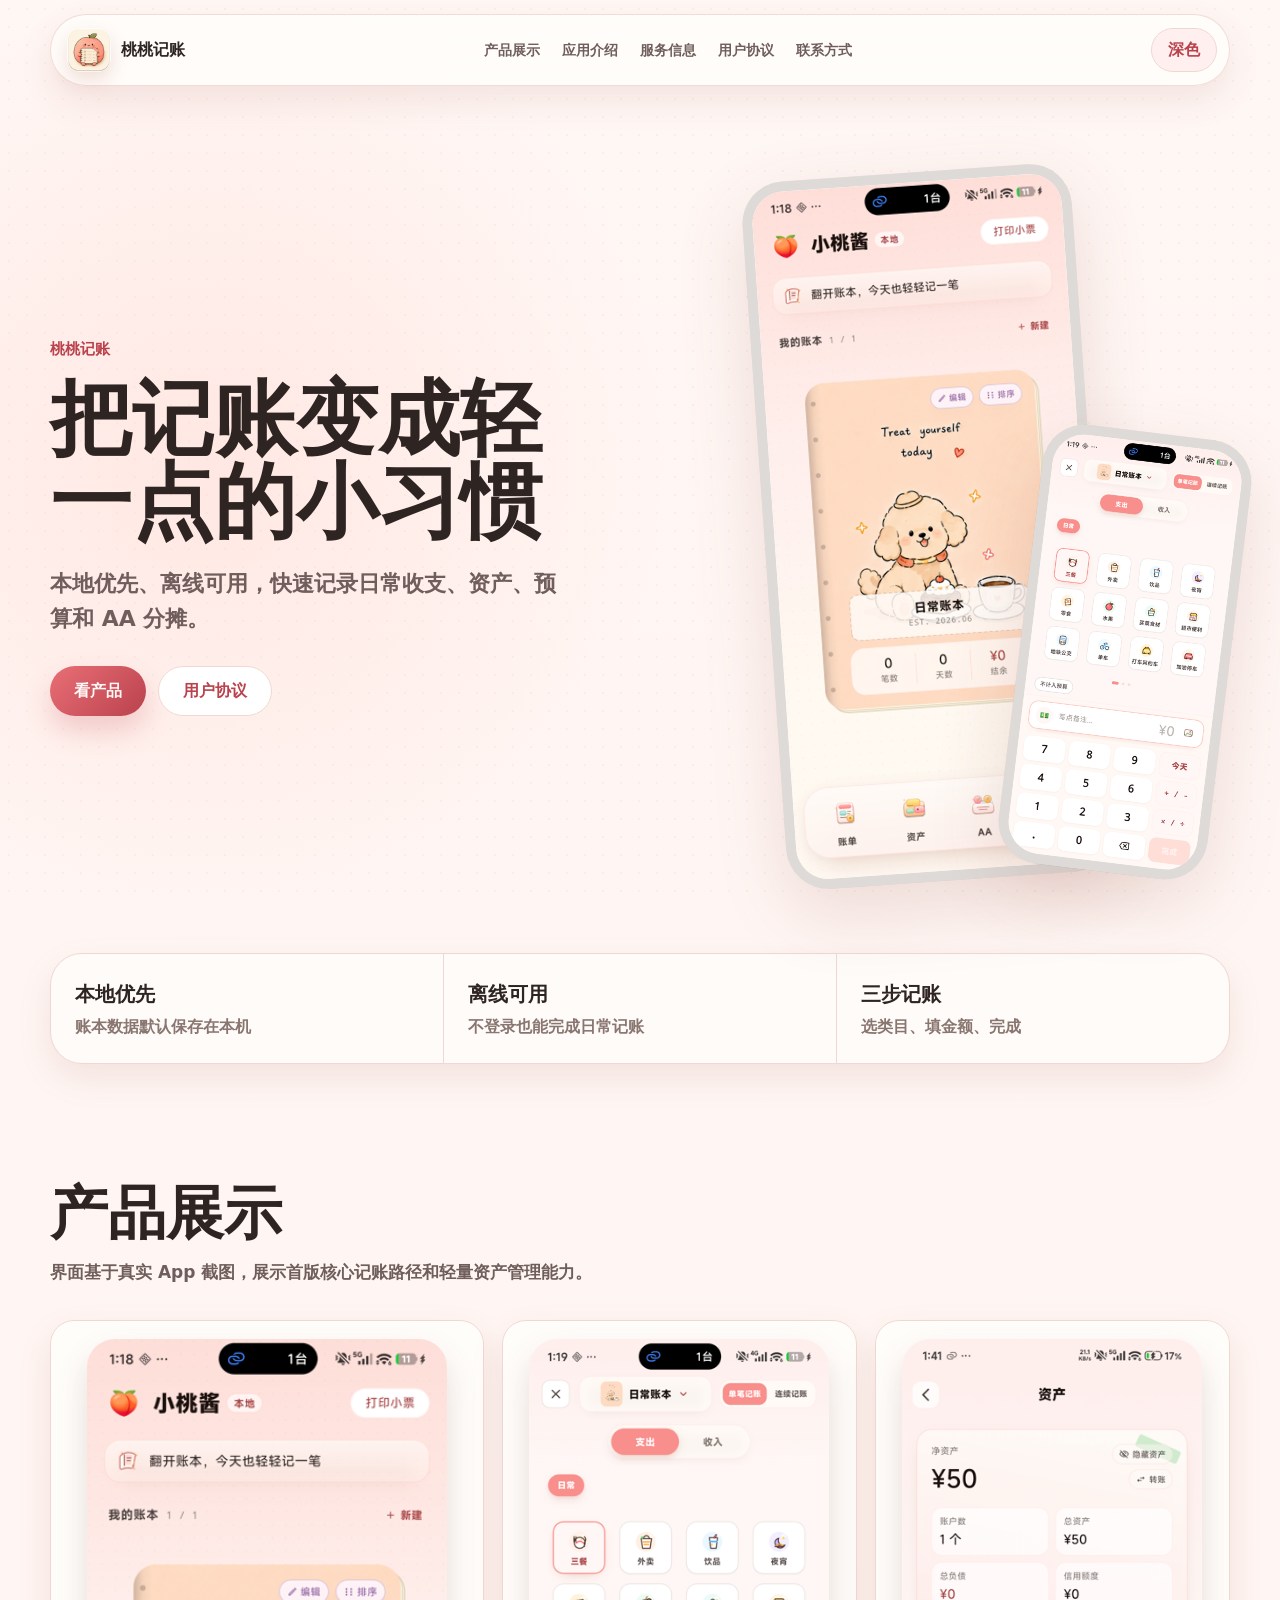
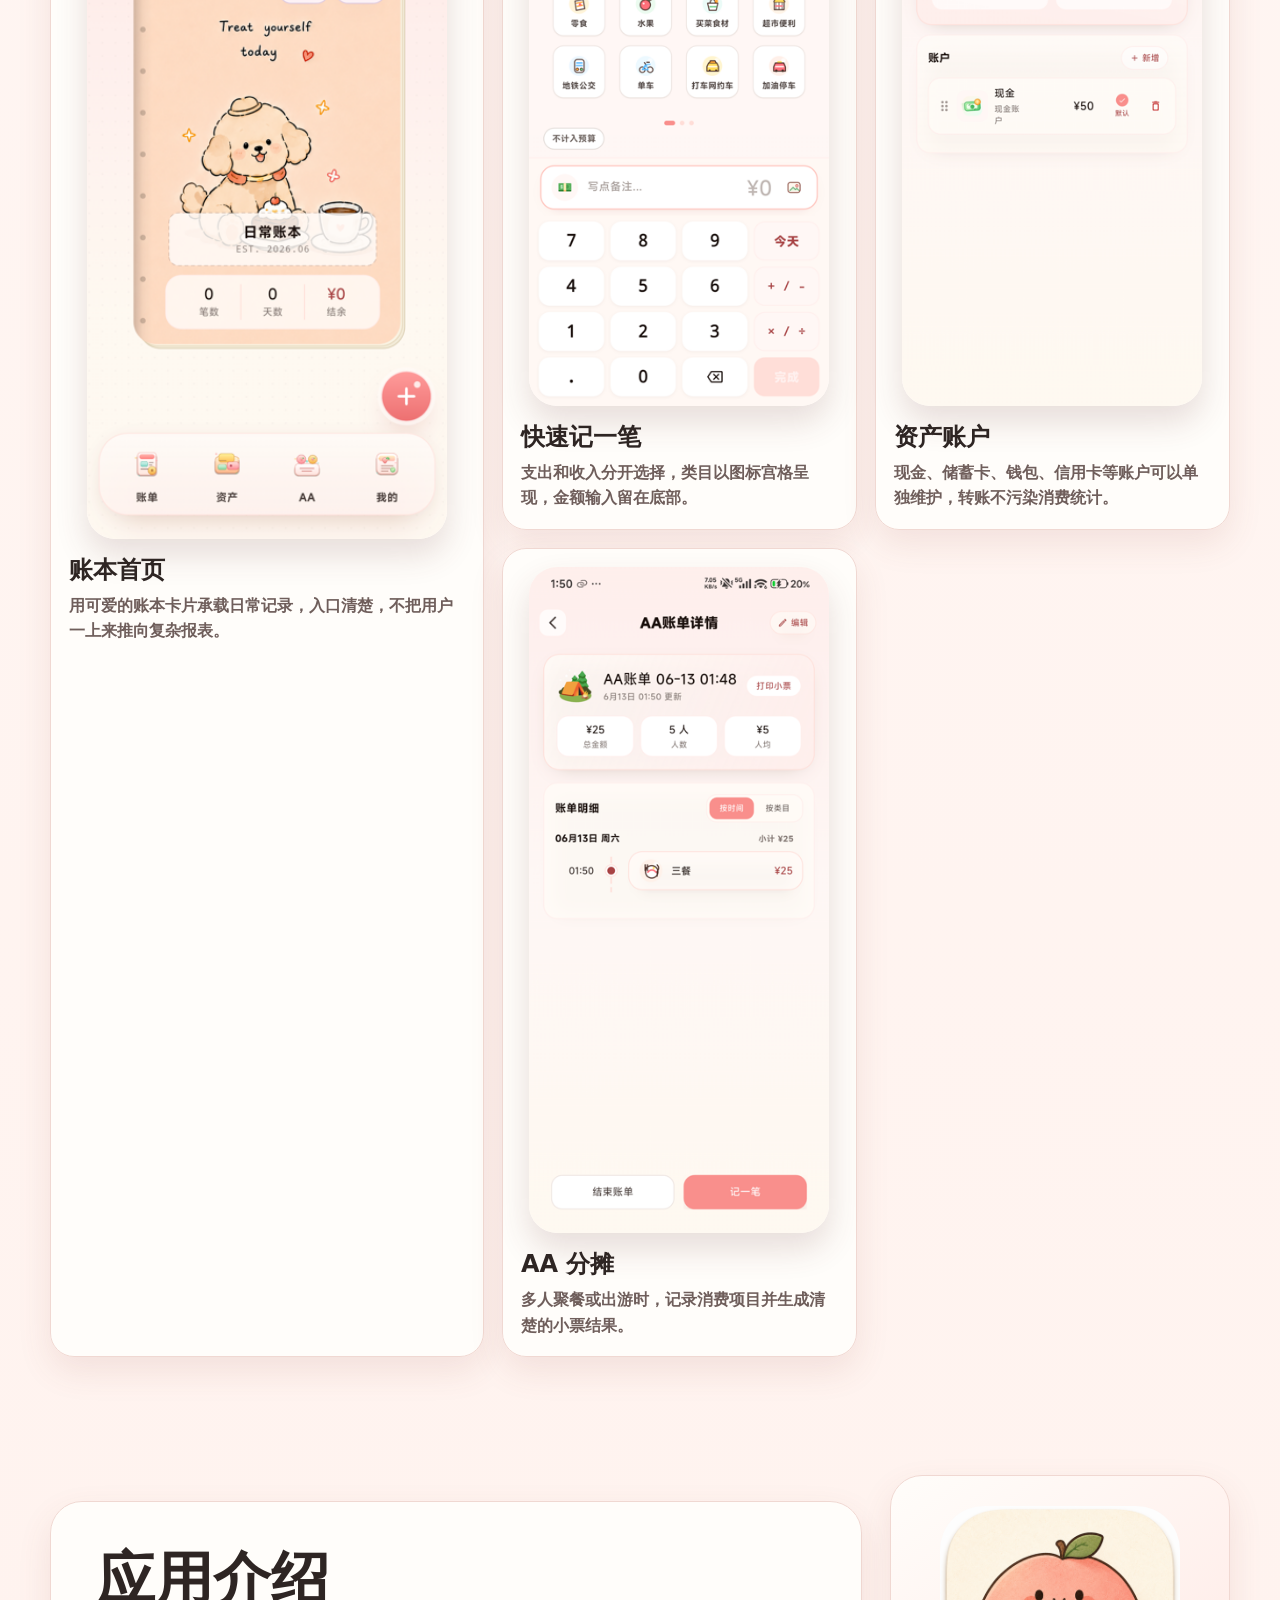
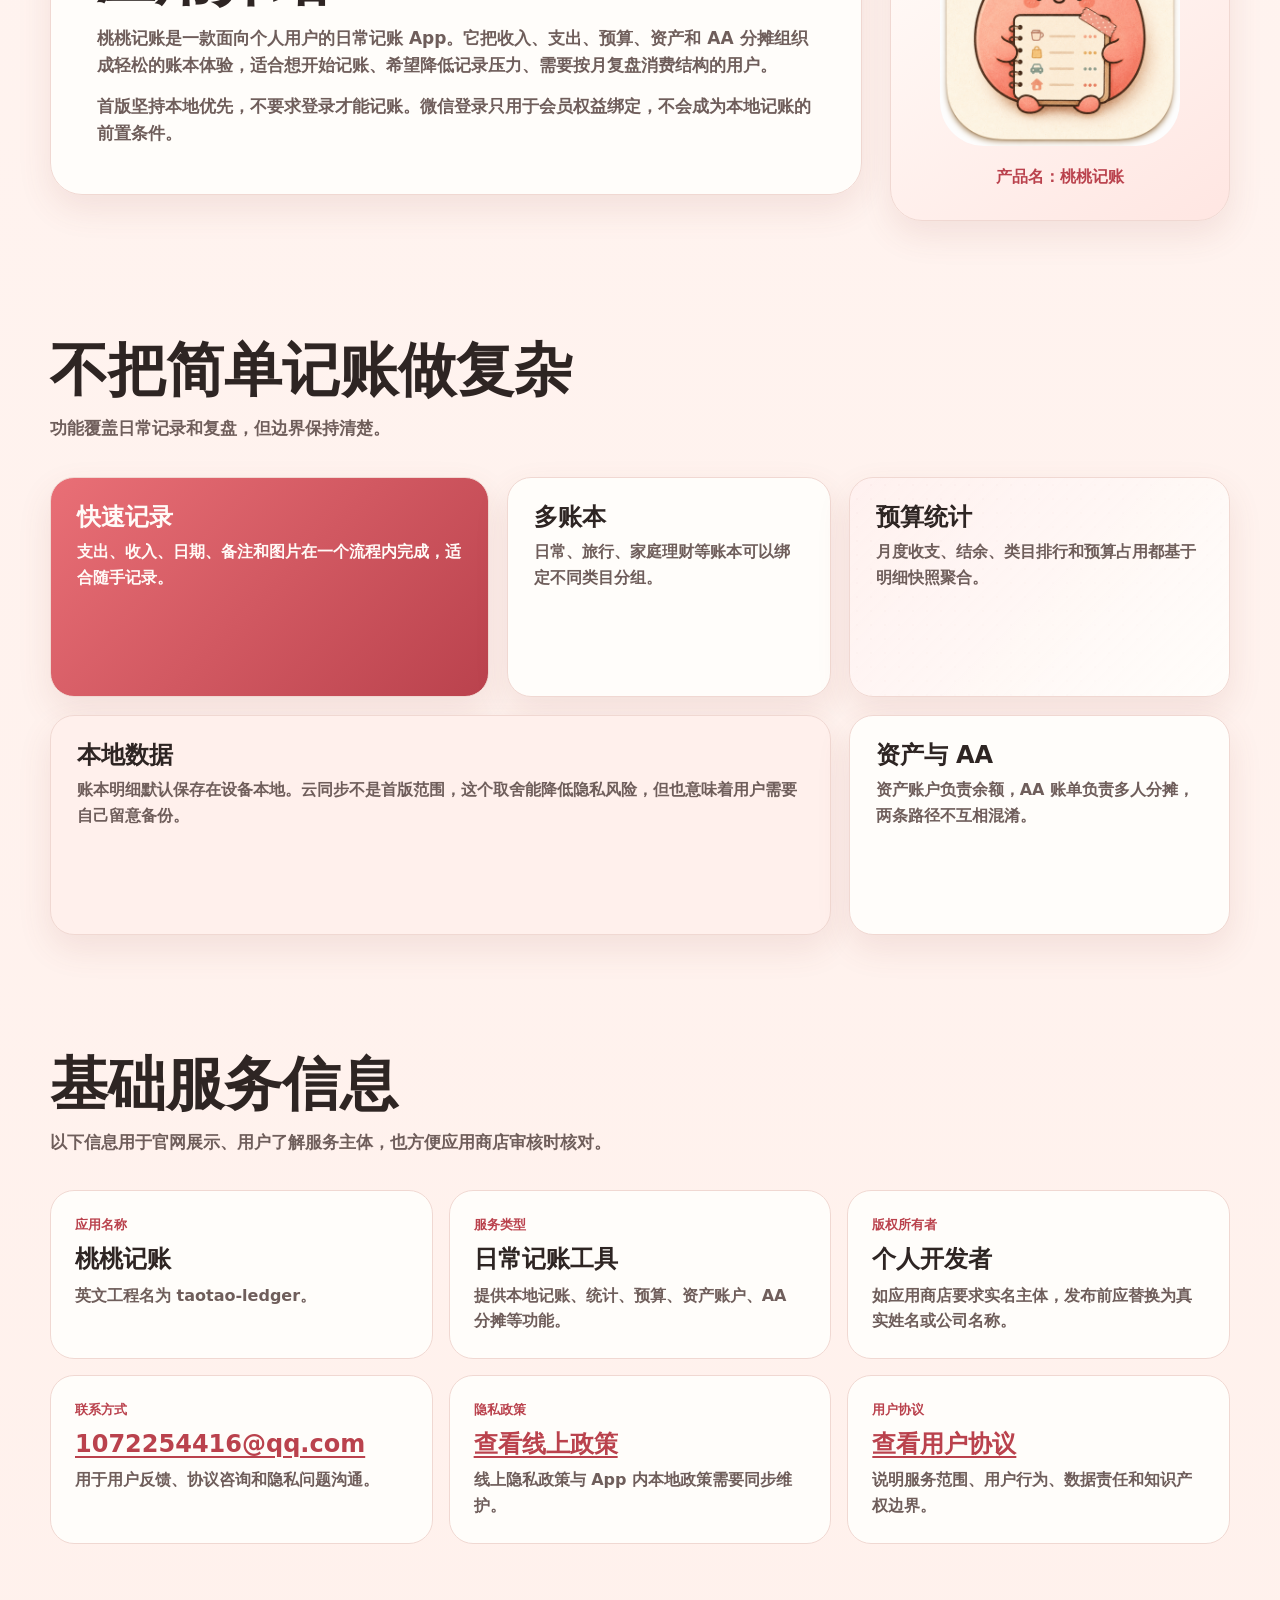
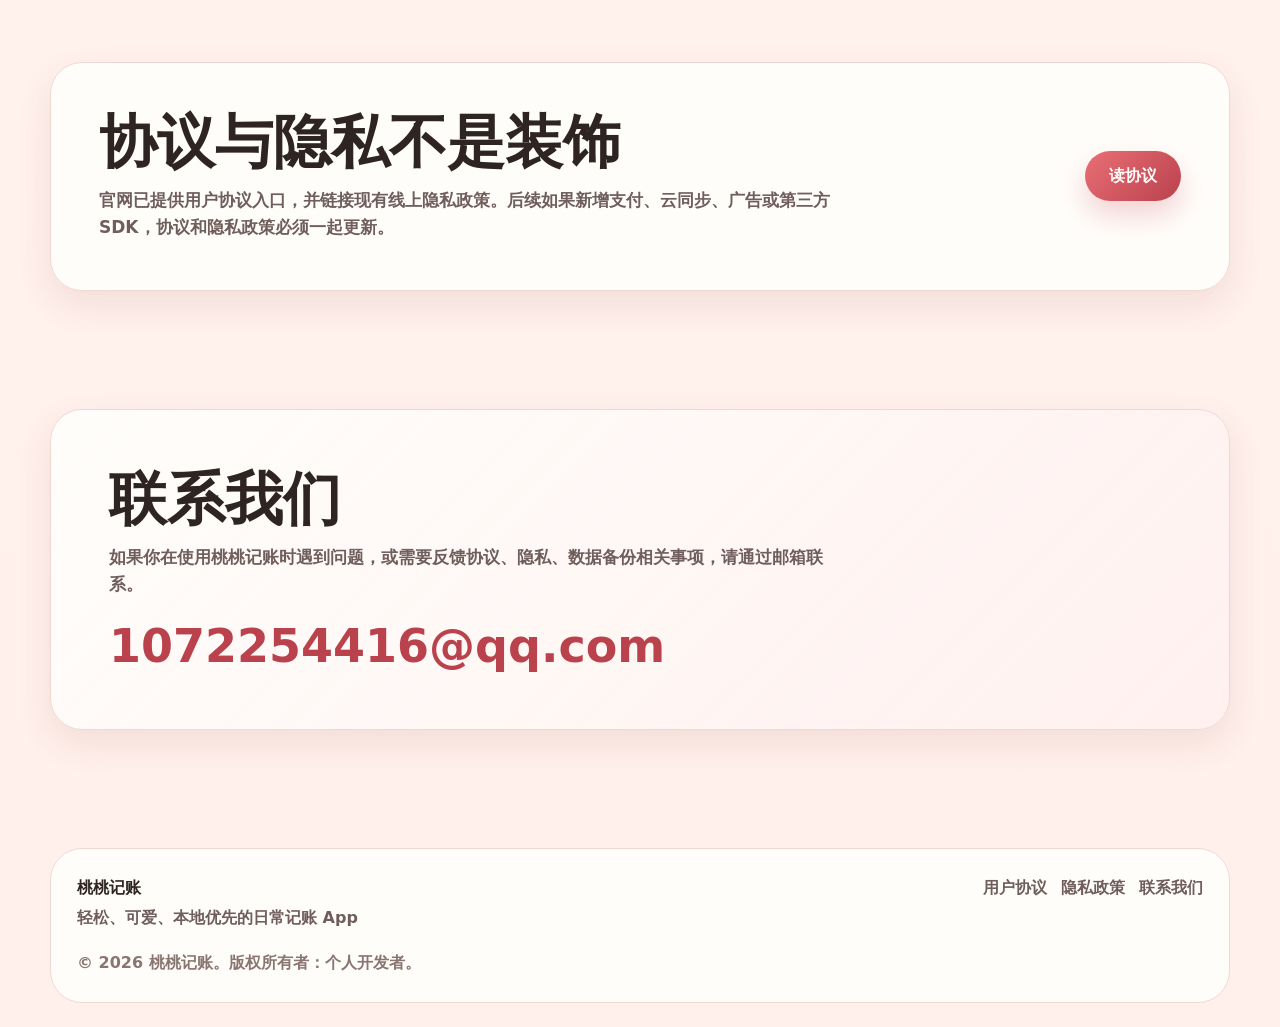
==== index.html @ b9bf0292 "docs(site): 添加桃桃记账官网" ====
<!doctype html>
<html lang="zh-CN">
  <head>
    <meta charset="utf-8">
    <meta name="viewport" content="width=device-width, initial-scale=1">
    <title>桃桃记账 - 轻松、可爱、本地优先的日常记账 App</title>
    <meta name="description" content="桃桃记账是一款本地优先的日常收支记账 App，支持快速记账、账本管理、预算统计、资产账户和 AA 分摊。">
    <meta name="theme-color" content="#fff3ef">
    <meta property="og:title" content="桃桃记账">
    <meta property="og:description" content="把记账变成轻一点的小习惯。">
    <meta property="og:type" content="website">
    <meta property="og:image" content="assets/images/taotao-logo.png">
    <link rel="icon" href="assets/images/launch-mark.png">
    <link rel="apple-touch-icon" href="assets/images/launch-mark.png">
    <link rel="stylesheet" href="assets/site.css">
  </head>
  <body>
    <header class="site-header">
      <a class="brand" href="#top" aria-label="桃桃记账首页">
        <img src="assets/images/launch-mark.png" alt="" width="44" height="44">
        <span>桃桃记账</span>
      </a>
      <nav class="site-nav" aria-label="主导航">
        <a href="#product">产品展示</a>
        <a href="#intro">应用介绍</a>
        <a href="#service">服务信息</a>
        <a href="terms.html">用户协议</a>
        <a href="#contact">联系方式</a>
      </nav>
      <button class="theme-toggle" type="button" data-theme-toggle aria-label="切换深浅色">
        <span data-theme-label>深色</span>
      </button>
    </header>

    <main id="top">
      <section class="hero section-shell">
        <div class="hero-copy">
          <p class="kicker">桃桃记账</p>
          <h1>把记账变成轻一点的小习惯</h1>
          <p class="hero-lede">本地优先、离线可用，快速记录日常收支、资产、预算和 AA 分摊。</p>
          <div class="hero-actions" aria-label="主要操作">
            <a class="button primary" href="#product">看产品</a>
            <a class="button secondary" href="terms.html">用户协议</a>
          </div>
        </div>
        <div class="hero-visual" aria-label="桃桃记账应用界面预览">
          <figure class="phone-frame main-phone">
            <img src="assets/images/screen-home.png" alt="桃桃记账首页，展示账本卡片和快速记账入口" width="342" height="760" loading="eager">
          </figure>
          <figure class="phone-frame side-phone">
            <img src="assets/images/screen-record.png" alt="桃桃记账快速记账页，展示类目选择和金额输入" width="342" height="760" loading="lazy">
          </figure>
        </div>
      </section>

      <section class="trust-strip" aria-label="产品特性摘要">
        <div>
          <strong>本地优先</strong>
          <span>账本数据默认保存在本机</span>
        </div>
        <div>
          <strong>离线可用</strong>
          <span>不登录也能完成日常记账</span>
        </div>
        <div>
          <strong>三步记账</strong>
          <span>选类目、填金额、完成</span>
        </div>
      </section>

      <section class="section-shell showcase" id="product">
        <div class="section-heading">
          <h2>产品展示</h2>
          <p>界面基于真实 App 截图，展示首版核心记账路径和轻量资产管理能力。</p>
        </div>
        <div class="showcase-grid">
          <article class="showcase-card large">
            <img src="assets/images/screen-home.png" alt="首页账本卡片与底部导航" width="342" height="760" loading="lazy">
            <div>
              <h3>账本首页</h3>
              <p>用可爱的账本卡片承载日常记录，入口清楚，不把用户一上来推向复杂报表。</p>
            </div>
          </article>
          <article class="showcase-card">
            <img src="assets/images/screen-record.png" alt="快速记账页" width="342" height="760" loading="lazy">
            <div>
              <h3>快速记一笔</h3>
              <p>支出和收入分开选择，类目以图标宫格呈现，金额输入留在底部。</p>
            </div>
          </article>
          <article class="showcase-card">
            <img src="assets/images/screen-assets.png" alt="资产页" width="342" height="760" loading="lazy">
            <div>
              <h3>资产账户</h3>
              <p>现金、储蓄卡、钱包、信用卡等账户可以单独维护，转账不污染消费统计。</p>
            </div>
          </article>
          <article class="showcase-card">
            <img src="assets/images/screen-aa.png" alt="AA 账单小票页" width="342" height="760" loading="lazy">
            <div>
              <h3>AA 分摊</h3>
              <p>多人聚餐或出游时，记录消费项目并生成清楚的小票结果。</p>
            </div>
          </article>
        </div>
      </section>

      <section class="section-shell intro-band" id="intro">
        <div class="intro-copy">
          <h2>应用介绍</h2>
          <p>桃桃记账是一款面向个人用户的日常记账 App。它把收入、支出、预算、资产和 AA 分摊组织成轻松的账本体验，适合想开始记账、希望降低记录压力、需要按月复盘消费结构的用户。</p>
          <p>首版坚持本地优先，不要求登录才能记账。微信登录只用于会员权益绑定，不会成为本地记账的前置条件。</p>
        </div>
        <div class="intro-logo-card">
          <img src="assets/images/taotao-logo.png" alt="桃桃记账应用图标，桃子抱着账本" width="512" height="512" loading="lazy">
          <p>产品名：桃桃记账</p>
        </div>
      </section>

      <section class="section-shell feature-section">
        <div class="section-heading compact">
          <h2>不把简单记账做复杂</h2>
          <p>功能覆盖日常记录和复盘，但边界保持清楚。</p>
        </div>
        <div class="feature-grid">
          <article class="feature-card feature-strong">
            <h3>快速记录</h3>
            <p>支出、收入、日期、备注和图片在一个流程内完成，适合随手记录。</p>
          </article>
          <article class="feature-card">
            <h3>多账本</h3>
            <p>日常、旅行、家庭理财等账本可以绑定不同类目分组。</p>
          </article>
          <article class="feature-card feature-texture">
            <h3>预算统计</h3>
            <p>月度收支、结余、类目排行和预算占用都基于明细快照聚合。</p>
          </article>
          <article class="feature-card feature-wide">
            <h3>本地数据</h3>
            <p>账本明细默认保存在设备本地。云同步不是首版范围，这个取舍能降低隐私风险，但也意味着用户需要自己留意备份。</p>
          </article>
          <article class="feature-card">
            <h3>资产与 AA</h3>
            <p>资产账户负责余额，AA 账单负责多人分摊，两条路径不互相混淆。</p>
          </article>
        </div>
      </section>

      <section class="section-shell service-section" id="service">
        <div class="section-heading">
          <h2>基础服务信息</h2>
          <p>以下信息用于官网展示、用户了解服务主体，也方便应用商店审核时核对。</p>
        </div>
        <div class="info-grid">
          <article>
            <span>应用名称</span>
            <strong>桃桃记账</strong>
            <p>英文工程名为 taotao-ledger。</p>
          </article>
          <article>
            <span>服务类型</span>
            <strong>日常记账工具</strong>
            <p>提供本地记账、统计、预算、资产账户、AA 分摊等功能。</p>
          </article>
          <article>
            <span>版权所有者</span>
            <strong>个人开发者</strong>
            <p>如应用商店要求实名主体，发布前应替换为真实姓名或公司名称。</p>
          </article>
          <article>
            <span>联系方式</span>
            <strong><a href="mailto:1072254416@qq.com">1072254416@qq.com</a></strong>
            <p>用于用户反馈、协议咨询和隐私问题沟通。</p>
          </article>
          <article>
            <span>隐私政策</span>
            <strong><a href="https://privacy.zhanglulu.com.cn/" rel="noopener">查看线上政策</a></strong>
            <p>线上隐私政策与 App 内本地政策需要同步维护。</p>
          </article>
          <article>
            <span>用户协议</span>
            <strong><a href="terms.html">查看用户协议</a></strong>
            <p>说明服务范围、用户行为、数据责任和知识产权边界。</p>
          </article>
        </div>
      </section>

      <section class="section-shell policy-panel">
        <div>
          <h2>协议与隐私不是装饰</h2>
          <p>官网已提供用户协议入口，并链接现有线上隐私政策。后续如果新增支付、云同步、广告或第三方 SDK，协议和隐私政策必须一起更新。</p>
        </div>
        <a class="button primary" href="terms.html">读协议</a>
      </section>

      <section class="section-shell contact-section" id="contact">
        <div class="contact-card">
          <h2>联系我们</h2>
          <p>如果你在使用桃桃记账时遇到问题，或需要反馈协议、隐私、数据备份相关事项，请通过邮箱联系。</p>
          <a class="contact-link" href="mailto:1072254416@qq.com">1072254416@qq.com</a>
        </div>
      </section>
    </main>

    <footer class="site-footer">
      <div>
        <strong>桃桃记账</strong>
        <span>轻松、可爱、本地优先的日常记账 App</span>
      </div>
      <div class="footer-links">
        <a href="terms.html">用户协议</a>
        <a href="https://privacy.zhanglulu.com.cn/" rel="noopener">隐私政策</a>
        <a href="mailto:1072254416@qq.com">联系我们</a>
      </div>
      <p>© 2026 桃桃记账。版权所有者：个人开发者。</p>
    </footer>

    <script src="assets/site.js"></script>
  </body>
</html>
---- assets/site.css ----
:root {
  color-scheme: light;
  --bg: #fff7f4;
  --bg-soft: #fff0eb;
  --surface: #fffdfa;
  --surface-strong: #ffffff;
  --surface-tint: #ffe6e2;
  --ink: #2e2523;
  --ink-soft: #6f5e5b;
  --muted: #8a7671;
  --line: #f0d8d2;
  --accent: #e96f76;
  --accent-strong: #ba424d;
  --accent-soft: #fff0ef;
  --shadow: 0 24px 70px rgb(145 73 62 / 0.16);
  --shadow-soft: 0 14px 34px rgb(145 73 62 / 0.11);
  --radius-card: 24px;
  --radius-panel: 32px;
  --radius-pill: 999px;
  --max: 1180px;
}

@media (prefers-color-scheme: dark) {
  :root {
    color-scheme: dark;
    --bg: #251b1c;
    --bg-soft: #302121;
    --surface: #302523;
    --surface-strong: #3b2c29;
    --surface-tint: #513032;
    --ink: #fff5ef;
    --ink-soft: #dcc4bd;
    --muted: #b79e97;
    --line: #61443f;
    --accent: #ff9a9d;
    --accent-strong: #ffd0cf;
    --accent-soft: #44282a;
    --shadow: 0 24px 70px rgb(18 10 10 / 0.36);
    --shadow-soft: 0 14px 34px rgb(18 10 10 / 0.28);
  }
}

[data-theme="light"] {
  color-scheme: light;
  --bg: #fff7f4;
  --bg-soft: #fff0eb;
  --surface: #fffdfa;
  --surface-strong: #ffffff;
  --surface-tint: #ffe6e2;
  --ink: #2e2523;
  --ink-soft: #6f5e5b;
  --muted: #8a7671;
  --line: #f0d8d2;
  --accent: #e96f76;
  --accent-strong: #ba424d;
  --accent-soft: #fff0ef;
  --shadow: 0 24px 70px rgb(145 73 62 / 0.16);
  --shadow-soft: 0 14px 34px rgb(145 73 62 / 0.11);
}

[data-theme="dark"] {
  color-scheme: dark;
  --bg: #251b1c;
  --bg-soft: #302121;
  --surface: #302523;
  --surface-strong: #3b2c29;
  --surface-tint: #513032;
  --ink: #fff5ef;
  --ink-soft: #dcc4bd;
  --muted: #b79e97;
  --line: #61443f;
  --accent: #ff9a9d;
  --accent-strong: #ffd0cf;
  --accent-soft: #44282a;
  --shadow: 0 24px 70px rgb(18 10 10 / 0.36);
  --shadow-soft: 0 14px 34px rgb(18 10 10 / 0.28);
}

* {
  box-sizing: border-box;
}

html {
  scroll-behavior: smooth;
}

body {
  margin: 0;
  min-width: 320px;
  overflow-x: hidden;
  background:
    radial-gradient(circle at 16% 8%, rgb(255 205 198 / 0.36), transparent 30rem),
    linear-gradient(180deg, var(--bg), var(--bg-soft));
  color: var(--ink);
  font-family: ui-rounded, "SF Pro Rounded", "PingFang SC", "Microsoft YaHei", system-ui, sans-serif;
  line-height: 1.6;
}

body::before {
  content: "";
  position: fixed;
  inset: 0;
  z-index: -1;
  pointer-events: none;
  opacity: 0.3;
  background-image: radial-gradient(var(--line) 0.8px, transparent 0.8px);
  background-size: 18px 18px;
}

a {
  color: inherit;
}

img {
  display: block;
  max-width: 100%;
  height: auto;
}

.site-header {
  position: sticky;
  top: 0;
  z-index: 20;
  display: grid;
  grid-template-columns: auto minmax(0, 1fr) auto;
  align-items: center;
  gap: 18px;
  min-height: 72px;
  width: min(calc(100% - 32px), var(--max));
  margin: 14px auto 0;
  padding: 10px 12px 10px 16px;
  border: 1px solid color-mix(in srgb, var(--line), transparent 12%);
  border-radius: var(--radius-pill);
  background: color-mix(in srgb, var(--surface), transparent 10%);
  box-shadow: var(--shadow-soft);
  backdrop-filter: blur(18px) saturate(140%);
  -webkit-backdrop-filter: blur(18px) saturate(140%);
}

.brand {
  display: inline-flex;
  align-items: center;
  gap: 10px;
  color: var(--ink);
  font-weight: 900;
  text-decoration: none;
  white-space: nowrap;
}

.brand img {
  border-radius: 14px;
  box-shadow: 0 8px 18px rgb(180 86 76 / 0.18);
}

.site-nav {
  display: flex;
  justify-content: center;
  gap: clamp(10px, 2vw, 22px);
  overflow-x: auto;
  scrollbar-width: none;
  white-space: nowrap;
}

.site-nav::-webkit-scrollbar {
  display: none;
}

.site-nav a {
  color: var(--ink-soft);
  font-size: 14px;
  font-weight: 800;
  text-decoration: none;
}

.site-nav a:hover,
.site-nav a:focus-visible,
.site-nav a[aria-current="page"] {
  color: var(--accent-strong);
}

.theme-toggle,
.button {
  border: 0;
  border-radius: var(--radius-pill);
  font: inherit;
  font-weight: 900;
  text-decoration: none;
  cursor: pointer;
  transition: transform 180ms ease, box-shadow 180ms ease, background 180ms ease;
}

.theme-toggle {
  min-width: 60px;
  min-height: 44px;
  padding: 0 16px;
  color: var(--accent-strong);
  background: var(--accent-soft);
  border: 1px solid var(--line);
}

.button {
  display: inline-flex;
  align-items: center;
  justify-content: center;
  min-height: 50px;
  padding: 0 24px;
  white-space: nowrap;
}

.button.primary {
  color: #fffaf7;
  background: linear-gradient(135deg, var(--accent), var(--accent-strong));
  box-shadow: 0 14px 28px rgb(196 74 82 / 0.24);
}

[data-theme="dark"] .button.primary {
  color: #302523;
  background: linear-gradient(135deg, #ffaaa9, #fff0eb);
}

.button.secondary {
  color: var(--accent-strong);
  background: var(--surface-strong);
  border: 1px solid var(--line);
}

[data-theme="dark"] .button.secondary {
  color: #302523;
  background: #fff5ef;
  border-color: #fff5ef;
}

.button:hover,
.theme-toggle:hover {
  transform: translateY(-1px);
}

.button:active,
.theme-toggle:active {
  transform: translateY(1px) scale(0.99);
}

.section-shell {
  width: min(calc(100% - 32px), var(--max));
  margin: 0 auto;
}

.hero {
  display: grid;
  grid-template-columns: minmax(0, 0.92fr) minmax(420px, 1.08fr);
  align-items: center;
  min-height: calc(100dvh - 190px);
  padding: clamp(48px, 7vw, 86px) 0 clamp(36px, 6vw, 72px);
  gap: clamp(28px, 5vw, 70px);
}

.hero-copy {
  max-width: 590px;
}

.kicker {
  margin: 0 0 16px;
  color: var(--accent-strong);
  font-size: 15px;
  font-weight: 900;
}

h1,
h2,
h3,
p {
  overflow-wrap: anywhere;
}

h1 {
  margin: 0;
  max-width: 10em;
  color: var(--ink);
  font-size: clamp(44px, 7vw, 82px);
  line-height: 1.02;
  letter-spacing: 0;
}

.hero-lede {
  max-width: 24em;
  margin: 22px 0 0;
  color: var(--ink-soft);
  font-size: clamp(17px, 1.9vw, 22px);
  font-weight: 700;
}

.hero-actions {
  display: flex;
  flex-wrap: wrap;
  gap: 12px;
  margin-top: 30px;
}

.hero-visual {
  position: relative;
  display: grid;
  min-height: 590px;
  place-items: center;
}

.phone-frame {
  overflow: hidden;
  margin: 0;
  border: 10px solid color-mix(in srgb, var(--ink), transparent 84%);
  border-radius: 42px;
  background: var(--surface);
  box-shadow: var(--shadow);
}

.phone-frame img {
  width: 100%;
  object-fit: cover;
}

.main-phone {
  width: min(330px, 72vw);
  transform: rotate(-4deg);
}

.side-phone {
  position: absolute;
  right: 0;
  bottom: 8px;
  width: 210px;
  transform: rotate(7deg);
}

.trust-strip {
  display: grid;
  grid-template-columns: repeat(3, minmax(0, 1fr));
  gap: 1px;
  overflow: hidden;
  width: min(calc(100% - 32px), var(--max));
  margin: 0 auto;
  border: 1px solid var(--line);
  border-radius: var(--radius-panel);
  background: var(--line);
  box-shadow: var(--shadow-soft);
}

.trust-strip div {
  padding: 24px;
  background: color-mix(in srgb, var(--surface), transparent 4%);
}

.trust-strip strong,
.trust-strip span {
  display: block;
}

.trust-strip strong {
  font-size: 20px;
}

.trust-strip span {
  margin-top: 4px;
  color: var(--muted);
  font-weight: 700;
}

.showcase,
.intro-band,
.feature-section,
.service-section,
.policy-panel,
.contact-section {
  padding: clamp(72px, 10vw, 118px) 0 0;
}

.section-heading {
  max-width: 700px;
  margin-bottom: 34px;
}

.section-heading.compact {
  max-width: 560px;
}

.section-heading h2,
.intro-copy h2,
.policy-panel h2,
.contact-card h2,
.legal-hero h1 {
  margin: 0;
  font-size: clamp(34px, 5vw, 58px);
  line-height: 1.08;
  letter-spacing: 0;
}

.section-heading p,
.intro-copy p,
.policy-panel p,
.contact-card p {
  max-width: 62ch;
  margin: 14px 0 0;
  color: var(--ink-soft);
  font-size: 17px;
  font-weight: 700;
}

.showcase-grid {
  display: grid;
  grid-template-columns: 1.1fr 0.9fr 0.9fr;
  gap: 18px;
}

.showcase-card {
  display: grid;
  align-content: start;
  gap: 18px;
  min-height: 100%;
  padding: 18px;
  border: 1px solid var(--line);
  border-radius: var(--radius-card);
  background: color-mix(in srgb, var(--surface), transparent 2%);
  box-shadow: var(--shadow-soft);
}

.showcase-card.large {
  grid-row: span 2;
}

.showcase-card img {
  width: min(100%, 300px);
  margin: 0 auto;
  border-radius: 28px;
  box-shadow: 0 16px 32px rgb(104 55 50 / 0.16);
}

.showcase-card.large img {
  width: min(100%, 360px);
}

.showcase-card h3,
.feature-card h3,
.info-grid strong {
  margin: 0;
  color: var(--ink);
  font-size: 24px;
  line-height: 1.15;
}

.showcase-card p,
.feature-card p,
.info-grid p {
  margin: 8px 0 0;
  color: var(--ink-soft);
  font-weight: 700;
}

.intro-band {
  display: grid;
  grid-template-columns: minmax(0, 1fr) 340px;
  align-items: center;
  gap: 28px;
}

.intro-copy {
  padding: clamp(28px, 5vw, 46px);
  border: 1px solid var(--line);
  border-radius: var(--radius-panel);
  background: color-mix(in srgb, var(--surface), transparent 2%);
  box-shadow: var(--shadow-soft);
}

.intro-logo-card {
  display: grid;
  justify-items: center;
  padding: 30px;
  border: 1px solid var(--line);
  border-radius: var(--radius-panel);
  background:
    linear-gradient(145deg, var(--surface), var(--surface-tint));
  box-shadow: var(--shadow-soft);
}

.intro-logo-card img {
  width: min(240px, 70vw);
  border-radius: 44px;
}

.intro-logo-card p {
  margin: 18px 0 0;
  color: var(--accent-strong);
  font-weight: 900;
}

.feature-grid {
  display: grid;
  grid-template-columns: 1.15fr 0.85fr 1fr;
  gap: 18px;
}

.feature-card {
  min-height: 220px;
  padding: 26px;
  border: 1px solid var(--line);
  border-radius: var(--radius-card);
  background: var(--surface);
  box-shadow: var(--shadow-soft);
}

.feature-strong {
  color: #fffaf7;
  background: linear-gradient(135deg, var(--accent), var(--accent-strong));
}

.feature-strong h3,
.feature-strong p {
  color: #fffaf7;
}

.feature-texture {
  background:
    linear-gradient(135deg, color-mix(in srgb, var(--accent-soft), transparent 15%), var(--surface)),
    radial-gradient(var(--line) 0.8px, transparent 0.8px);
  background-size: auto, 14px 14px;
}

.feature-wide {
  grid-column: span 2;
  background: color-mix(in srgb, var(--surface-tint), var(--surface) 42%);
}

.info-grid {
  display: grid;
  grid-template-columns: repeat(3, minmax(0, 1fr));
  gap: 16px;
}

.info-grid article {
  padding: 24px;
  border: 1px solid var(--line);
  border-radius: var(--radius-card);
  background: color-mix(in srgb, var(--surface), transparent 3%);
}

.info-grid span {
  display: block;
  margin-bottom: 10px;
  color: var(--accent-strong);
  font-size: 13px;
  font-weight: 900;
}

.info-grid a,
.legal-content a {
  color: var(--accent-strong);
  font-weight: 900;
  text-decoration-thickness: 2px;
  text-underline-offset: 4px;
}

.policy-panel {
  display: flex;
  align-items: center;
  justify-content: space-between;
  gap: 24px;
  padding: clamp(34px, 5vw, 48px);
  margin-top: clamp(72px, 10vw, 118px);
  border: 1px solid var(--line);
  border-radius: var(--radius-panel);
  background: color-mix(in srgb, var(--surface), transparent 2%);
  box-shadow: var(--shadow-soft);
}

.policy-panel div {
  max-width: 760px;
}

.contact-card {
  padding: clamp(34px, 6vw, 58px);
  border: 1px solid var(--line);
  border-radius: var(--radius-panel);
  background:
    linear-gradient(135deg, var(--surface), color-mix(in srgb, var(--accent-soft), transparent 10%));
  box-shadow: var(--shadow-soft);
}

.contact-link {
  display: inline-flex;
  margin-top: 22px;
  color: var(--accent-strong);
  font-size: clamp(24px, 5vw, 46px);
  font-weight: 900;
  line-height: 1.1;
  text-decoration: none;
}

.site-footer {
  display: grid;
  grid-template-columns: 1fr auto;
  gap: 16px;
  width: min(calc(100% - 32px), var(--max));
  margin: clamp(72px, 10vw, 118px) auto 24px;
  padding: 26px;
  border: 1px solid var(--line);
  border-radius: var(--radius-panel);
  background: color-mix(in srgb, var(--surface), transparent 4%);
}

.site-footer strong,
.site-footer span,
.site-footer p {
  display: block;
}

.site-footer p {
  grid-column: 1 / -1;
  margin: 4px 0 0;
  color: var(--muted);
  font-weight: 700;
}

.site-footer span {
  margin-top: 4px;
  color: var(--ink-soft);
  font-weight: 700;
}

.footer-links {
  display: flex;
  flex-wrap: wrap;
  justify-content: flex-end;
  gap: 14px;
}

.footer-links a {
  color: var(--ink-soft);
  font-weight: 900;
  text-decoration: none;
}

.legal-hero {
  padding: clamp(64px, 10vw, 120px) 0 28px;
}

.legal-hero p:last-child {
  color: var(--ink-soft);
  font-weight: 800;
}

.legal-content {
  display: grid;
  gap: 18px;
  max-width: 900px;
}

.legal-content section {
  padding: clamp(24px, 4vw, 34px);
  border: 1px solid var(--line);
  border-radius: var(--radius-card);
  background: color-mix(in srgb, var(--surface), transparent 3%);
}

.legal-content h2 {
  margin: 0 0 12px;
  font-size: clamp(24px, 4vw, 34px);
  line-height: 1.18;
}

.legal-content p {
  margin: 0;
  color: var(--ink-soft);
  font-size: 16px;
  font-weight: 700;
}

.legal-content p + p {
  margin-top: 12px;
}

@media (max-width: 980px) {
  .site-header {
    grid-template-columns: 1fr auto;
    border-radius: 28px;
  }

  .site-nav {
    grid-column: 1 / -1;
    justify-content: flex-start;
    order: 3;
    padding: 2px 2px 4px;
  }

  .hero {
    grid-template-columns: 1fr;
    min-height: auto;
  }

  .hero-copy {
    max-width: 720px;
  }

  h1 {
    max-width: 11em;
  }

  .hero-visual {
    min-height: 540px;
  }

  .side-phone {
    right: 8%;
  }

  .showcase-grid,
  .info-grid,
  .feature-grid,
  .intro-band {
    grid-template-columns: 1fr 1fr;
  }

  .showcase-card.large,
  .feature-wide {
    grid-column: span 2;
  }

  .intro-copy {
    grid-column: span 2;
  }
}

@media (max-width: 720px) {
  .site-header,
  .section-shell,
  .trust-strip,
  .site-footer {
    width: min(calc(100% - 24px), var(--max));
  }

  .hero {
    gap: 20px;
    padding: 26px 0 18px;
  }

  h1 {
    font-size: clamp(36px, 10vw, 44px);
  }

  .hero-actions,
  .policy-panel,
  .site-footer {
    align-items: stretch;
    flex-direction: column;
  }

  .button,
  .theme-toggle {
    width: 100%;
  }

  .hero-visual {
    height: 160px;
    min-height: 0;
    overflow: hidden;
    border-radius: 32px;
  }

  .phone-frame {
    border-width: 6px;
    border-radius: 30px;
  }

  .main-phone {
    width: min(178px, 58vw);
  }

  .side-phone {
    width: 94px;
    right: 70px;
    bottom: -4px;
  }

  .trust-strip,
  .showcase-grid,
  .info-grid,
  .feature-grid,
  .intro-band {
    grid-template-columns: 1fr;
  }

  .showcase-card.large,
  .feature-wide,
  .intro-copy {
    grid-column: auto;
  }

  .policy-panel {
    display: grid;
    margin-top: 72px;
  }

  .site-footer {
    grid-template-columns: 1fr;
  }

  .footer-links {
    justify-content: flex-start;
  }
}

@media (max-width: 430px) {
  .brand span {
    max-width: 6em;
    overflow: hidden;
    text-overflow: ellipsis;
  }

  .site-header {
    padding: 10px;
  }

  .section-heading h2,
  .intro-copy h2,
  .policy-panel h2,
  .contact-card h2,
  .legal-hero h1 {
    font-size: 34px;
  }

  .contact-link {
    font-size: 24px;
  }
}

@media (prefers-reduced-motion: reduce) {
  *,
  *::before,
  *::after {
    scroll-behavior: auto !important;
    transition-duration: 0.01ms !important;
    animation-duration: 0.01ms !important;
    animation-iteration-count: 1 !important;
  }
}

@supports not (backdrop-filter: blur(18px)) {
  .site-header {
    background: var(--surface);
  }
}
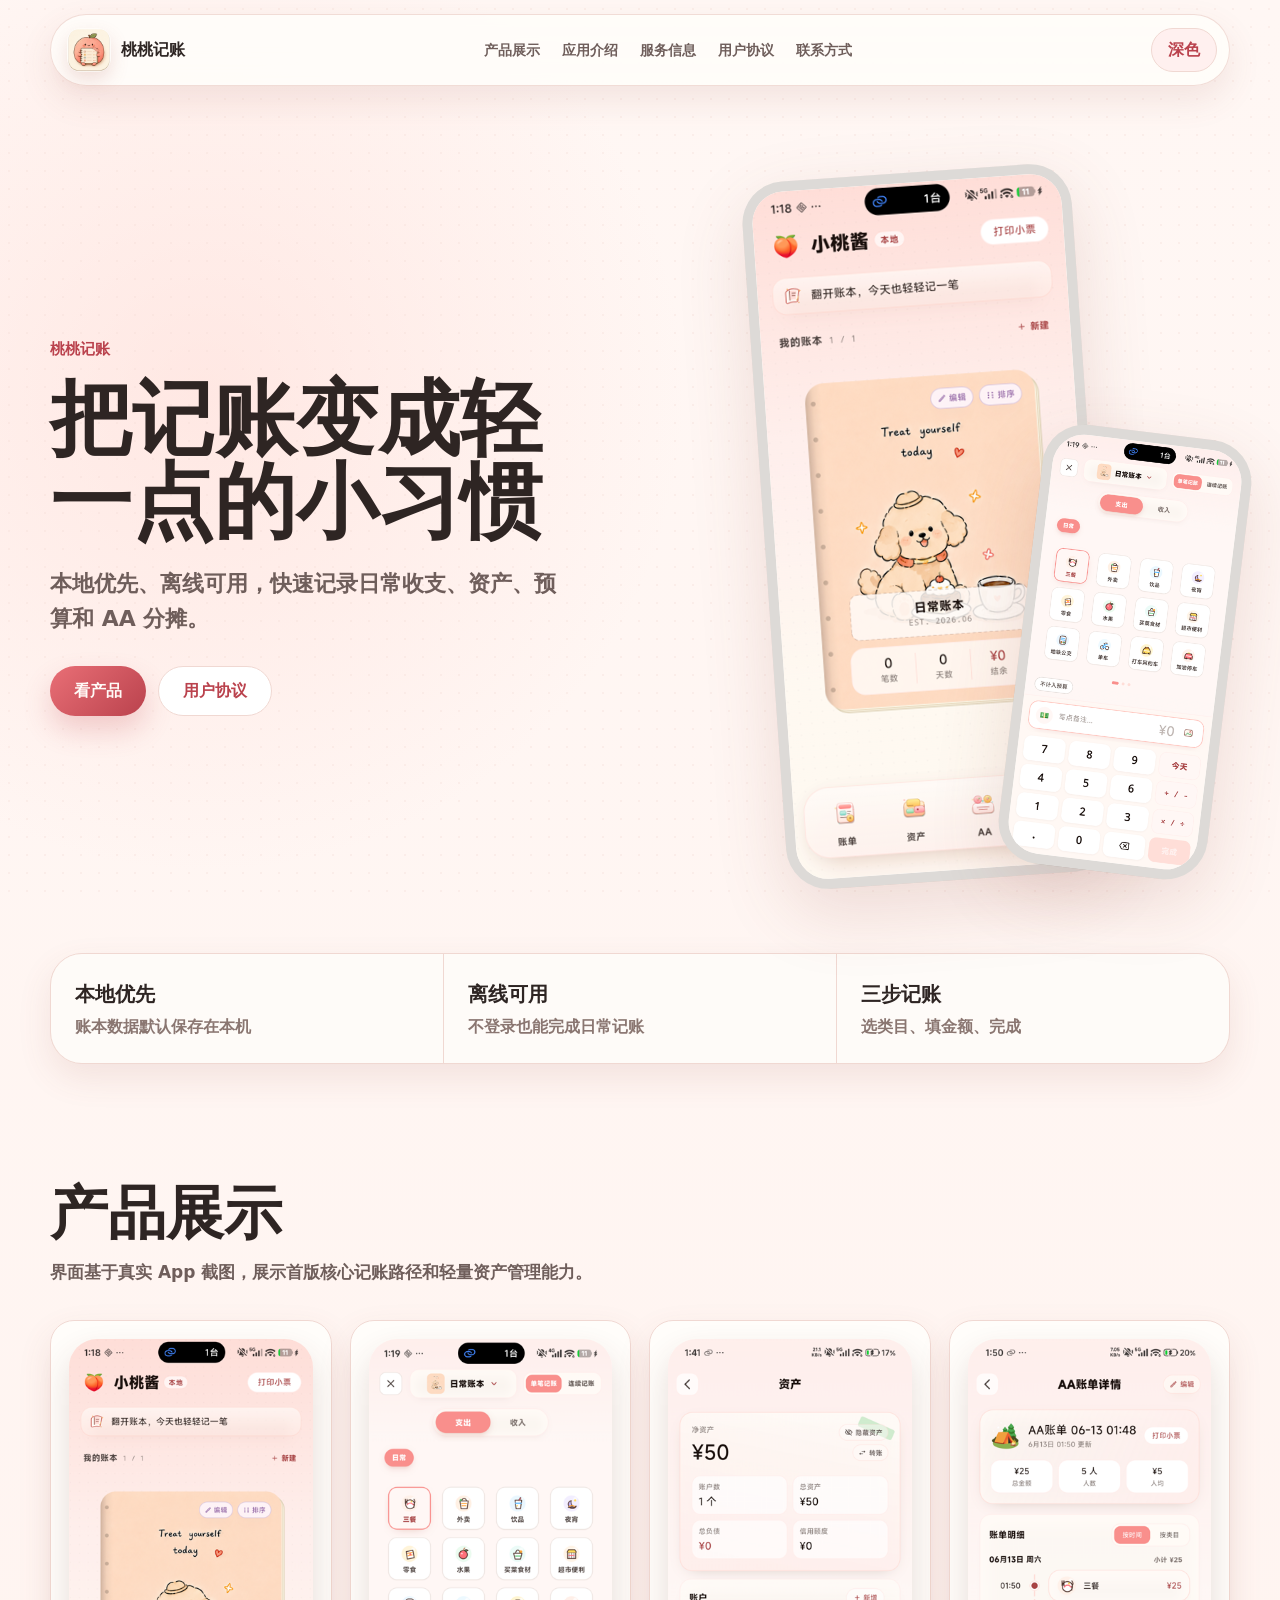
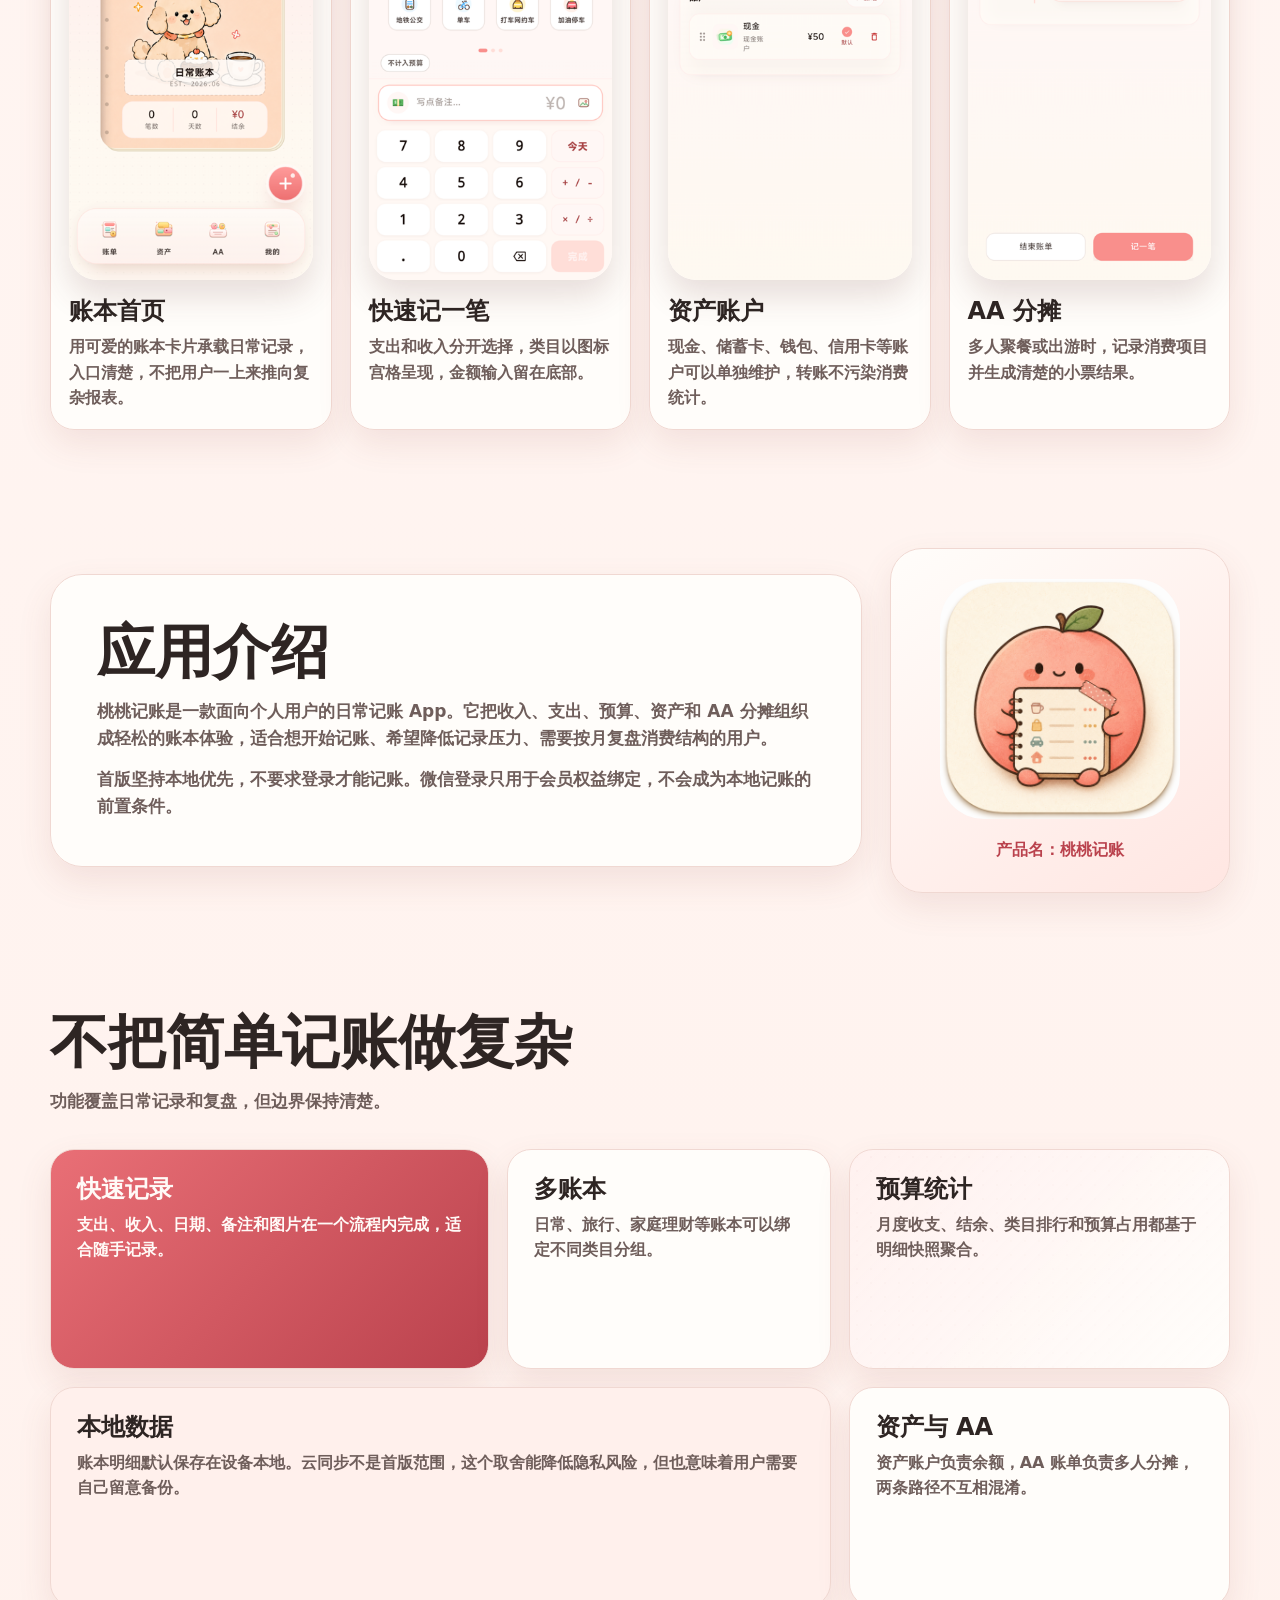
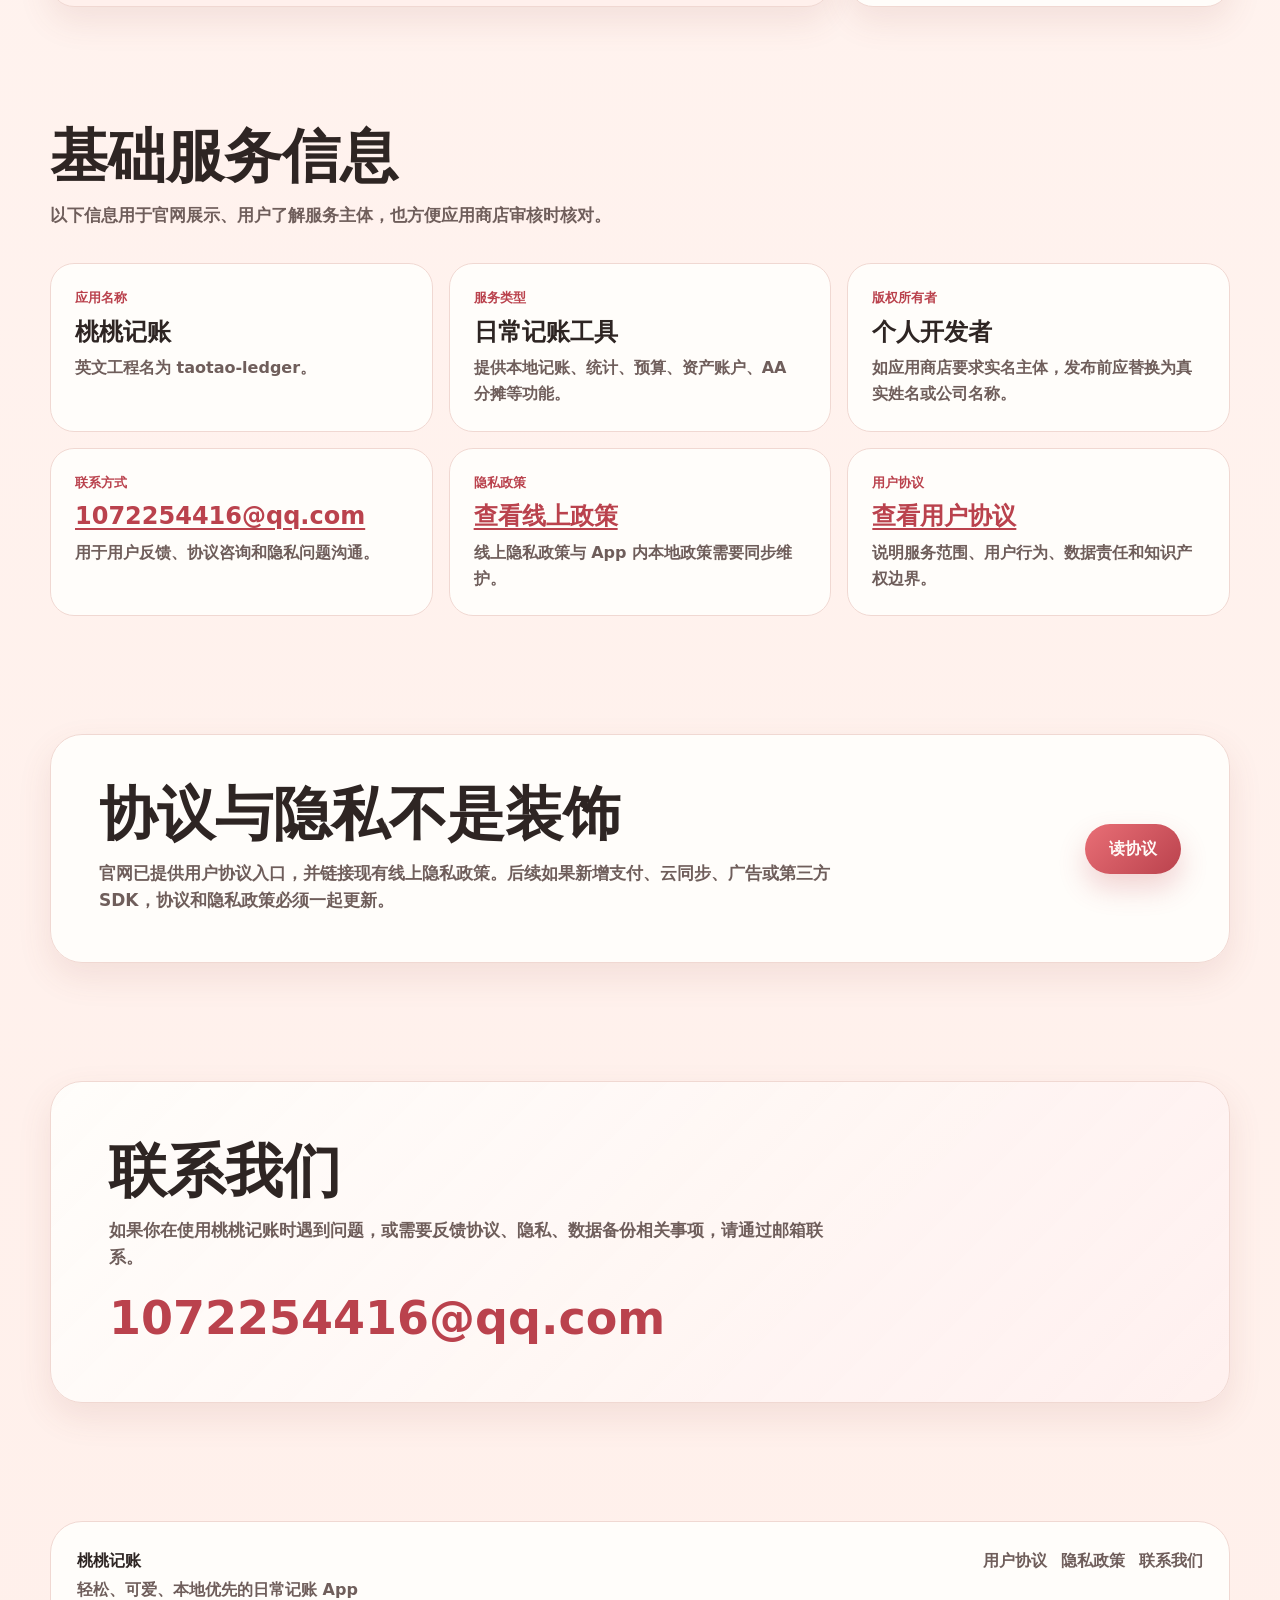
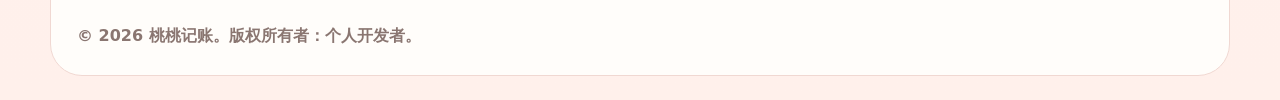
==== commit cae9b7b0: "fix: 修复产品展示区域大块空白" ====
--- a/index.html
+++ b/index.html
@@ -12,7 +12,7 @@
     <meta property="og:image" content="assets/images/taotao-logo.png">
     <link rel="icon" href="assets/images/launch-mark.png">
     <link rel="apple-touch-icon" href="assets/images/launch-mark.png">
-    <link rel="stylesheet" href="assets/site.css">
+    <link rel="stylesheet" href="assets/site.css?v=20260620">
   </head>
   <body>
     <header class="site-header">
--- a/assets/site.css
+++ b/assets/site.css
@@ -405,7 +405,7 @@
 
 .showcase-grid {
   display: grid;
-  grid-template-columns: 1.1fr 0.9fr 0.9fr;
+  grid-template-columns: repeat(4, minmax(0, 1fr));
   gap: 18px;
 }
 
@@ -419,10 +419,6 @@
   border-radius: var(--radius-card);
   background: color-mix(in srgb, var(--surface), transparent 2%);
   box-shadow: var(--shadow-soft);
-}
-
-.showcase-card.large {
-  grid-row: span 2;
 }
 
 .showcase-card img {
@@ -430,10 +426,6 @@
   margin: 0 auto;
   border-radius: 28px;
   box-shadow: 0 16px 32px rgb(104 55 50 / 0.16);
-}
-
-.showcase-card.large img {
-  width: min(100%, 360px);
 }
 
 .showcase-card h3,
@@ -716,7 +708,6 @@
     grid-template-columns: 1fr 1fr;
   }
 
-  .showcase-card.large,
   .feature-wide {
     grid-column: span 2;
   }
@@ -785,7 +776,6 @@
     grid-template-columns: 1fr;
   }
 
-  .showcase-card.large,
   .feature-wide,
   .intro-copy {
     grid-column: auto;
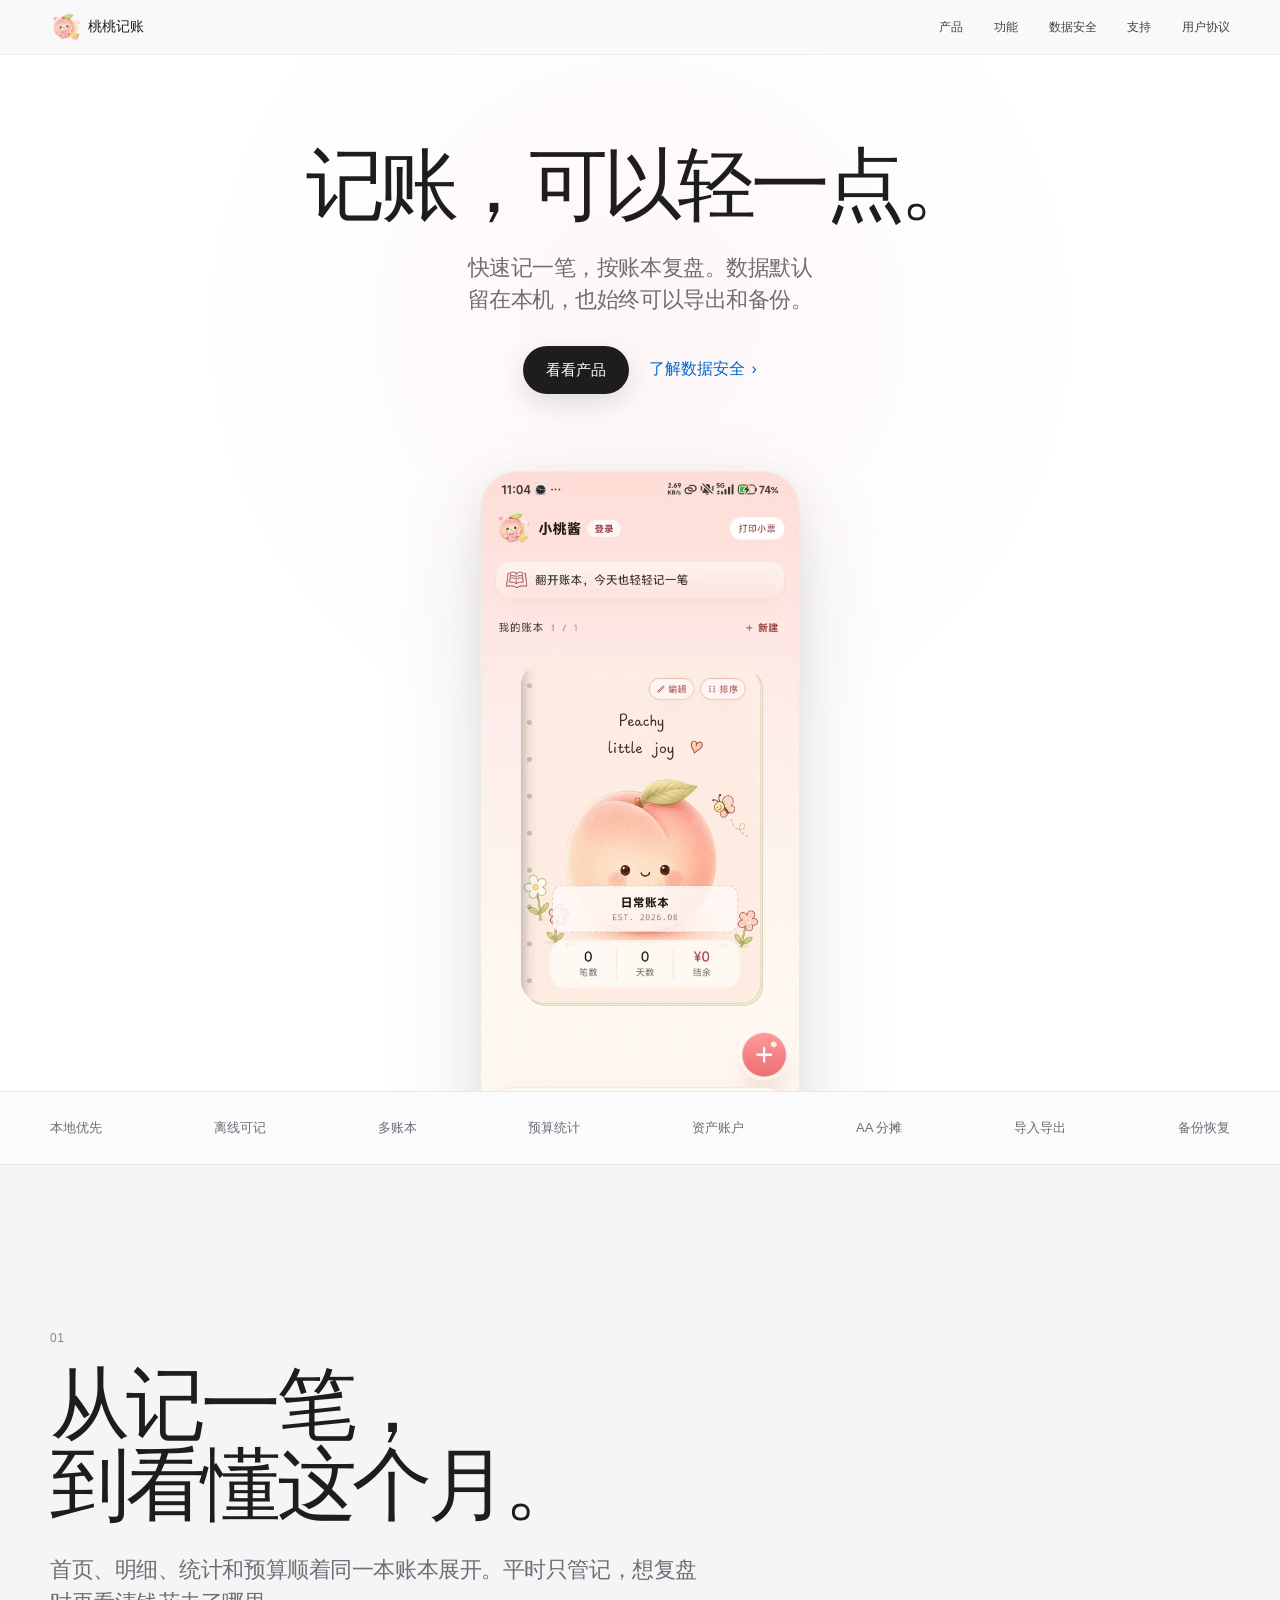
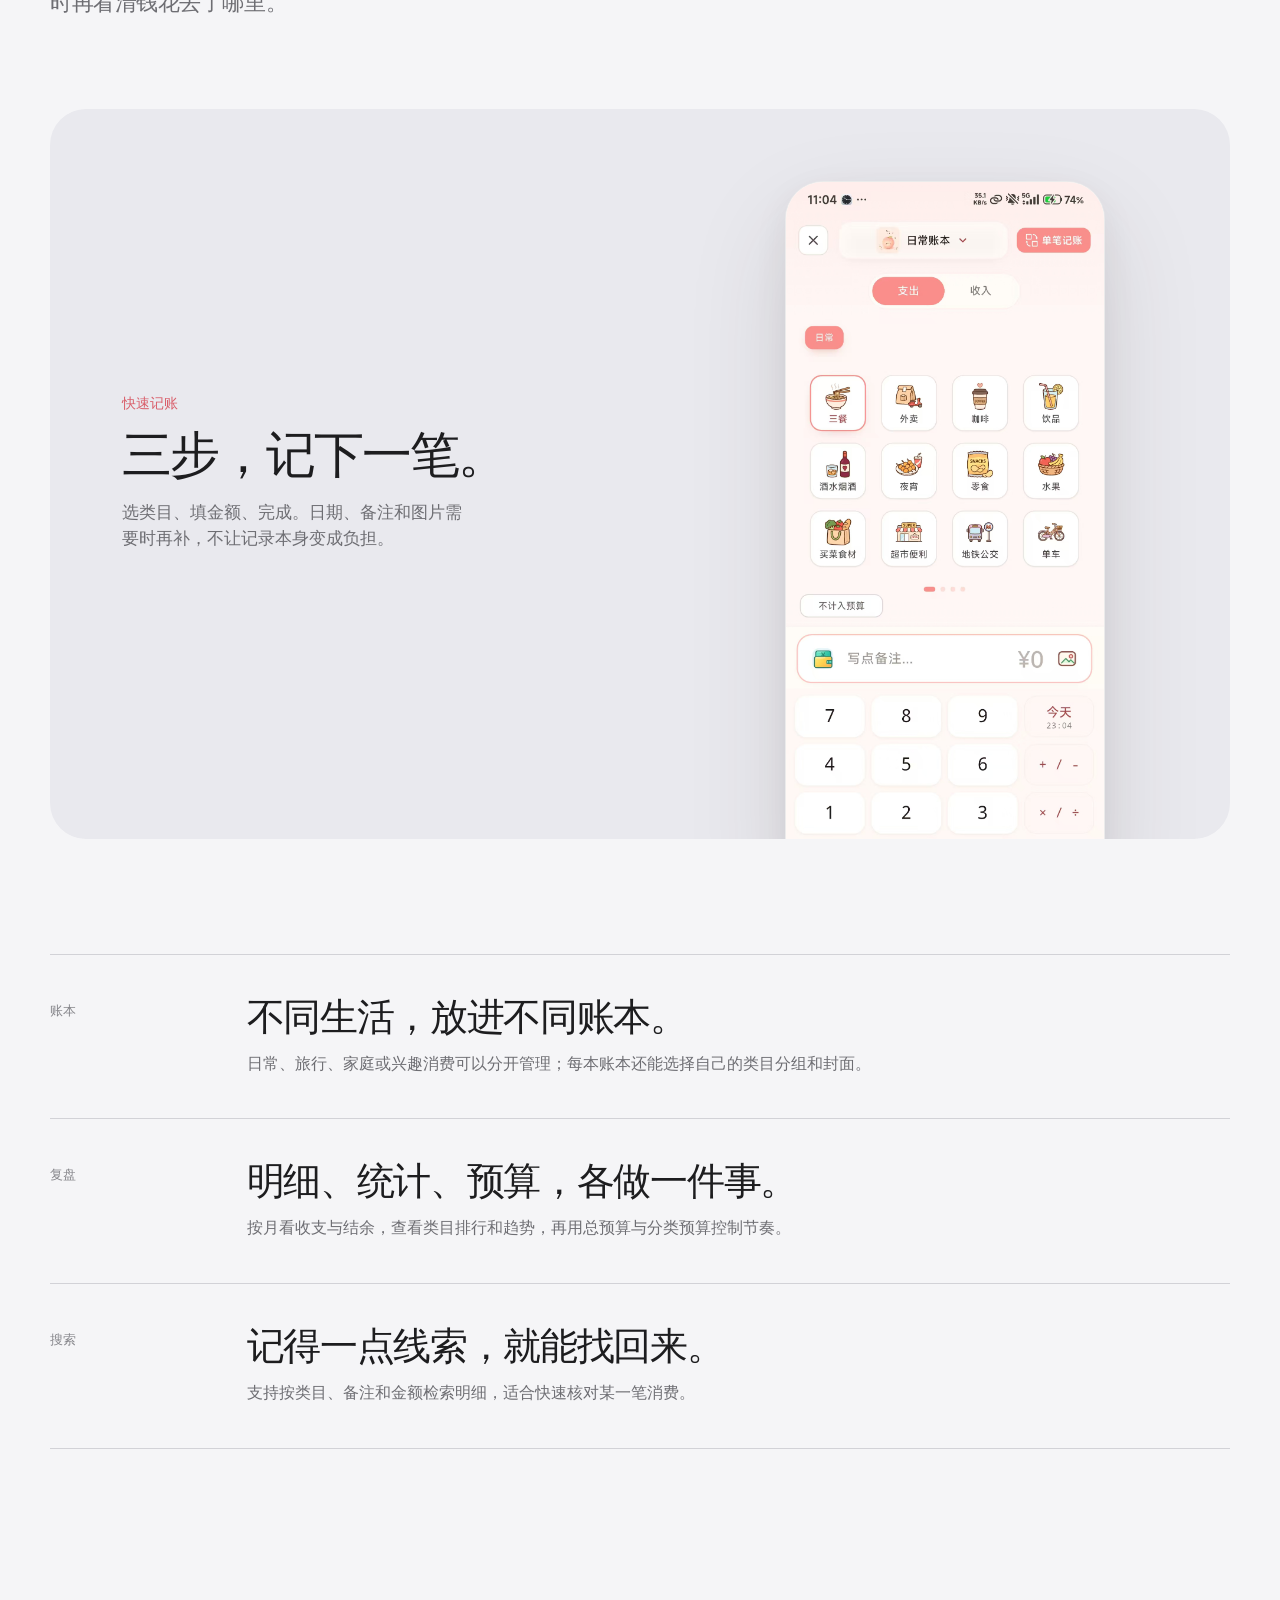
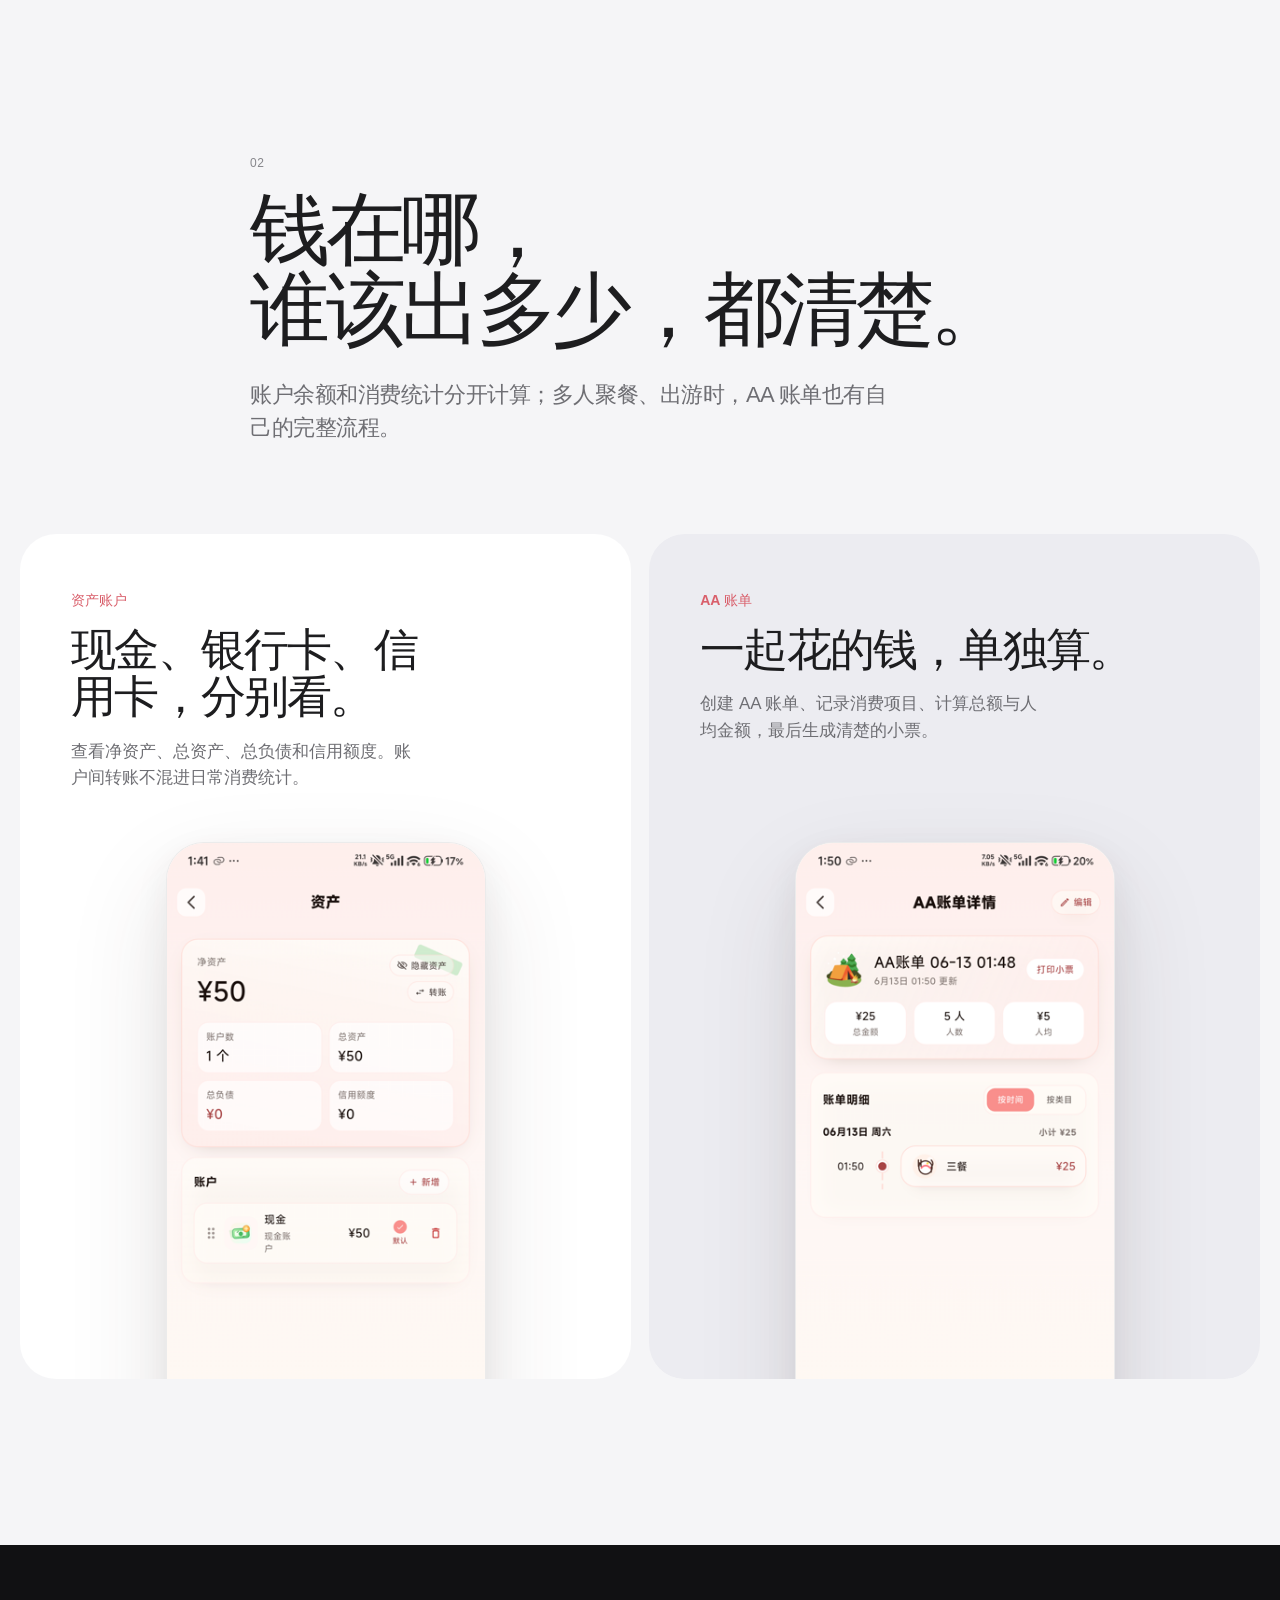
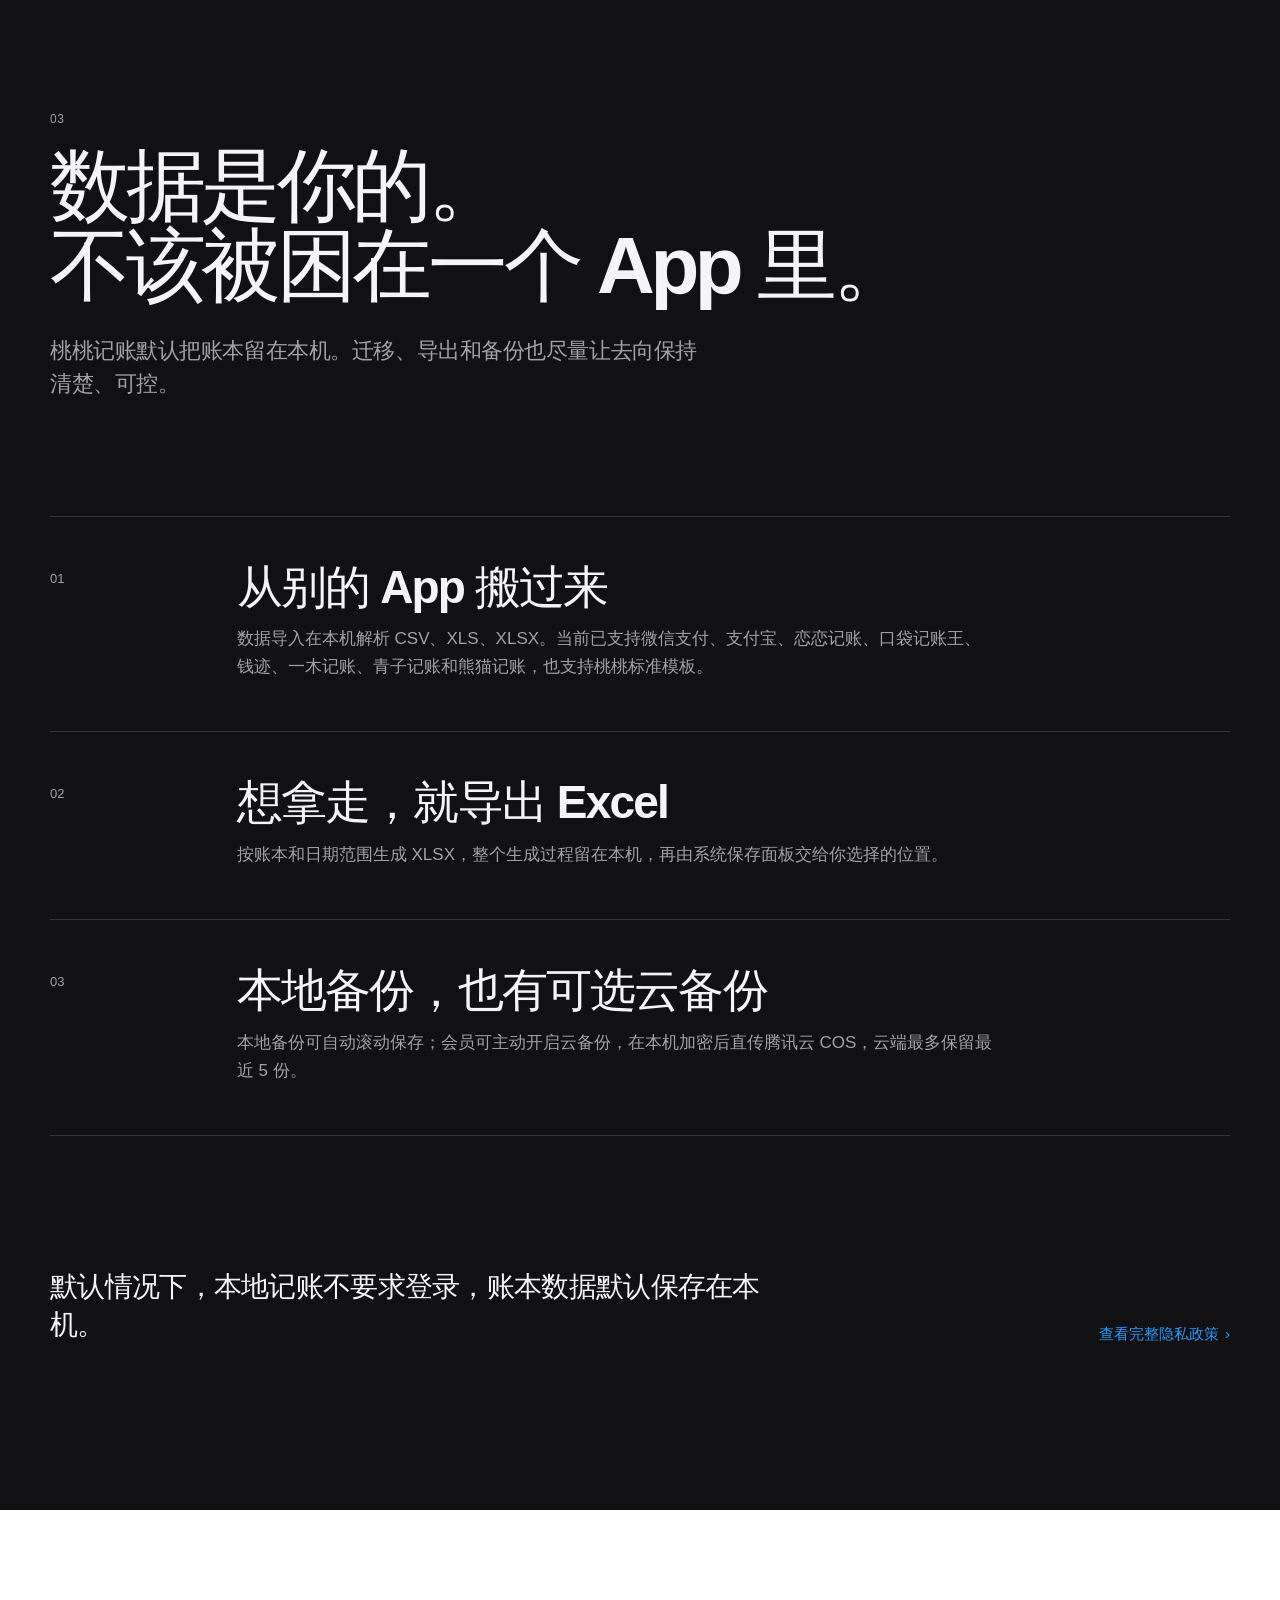
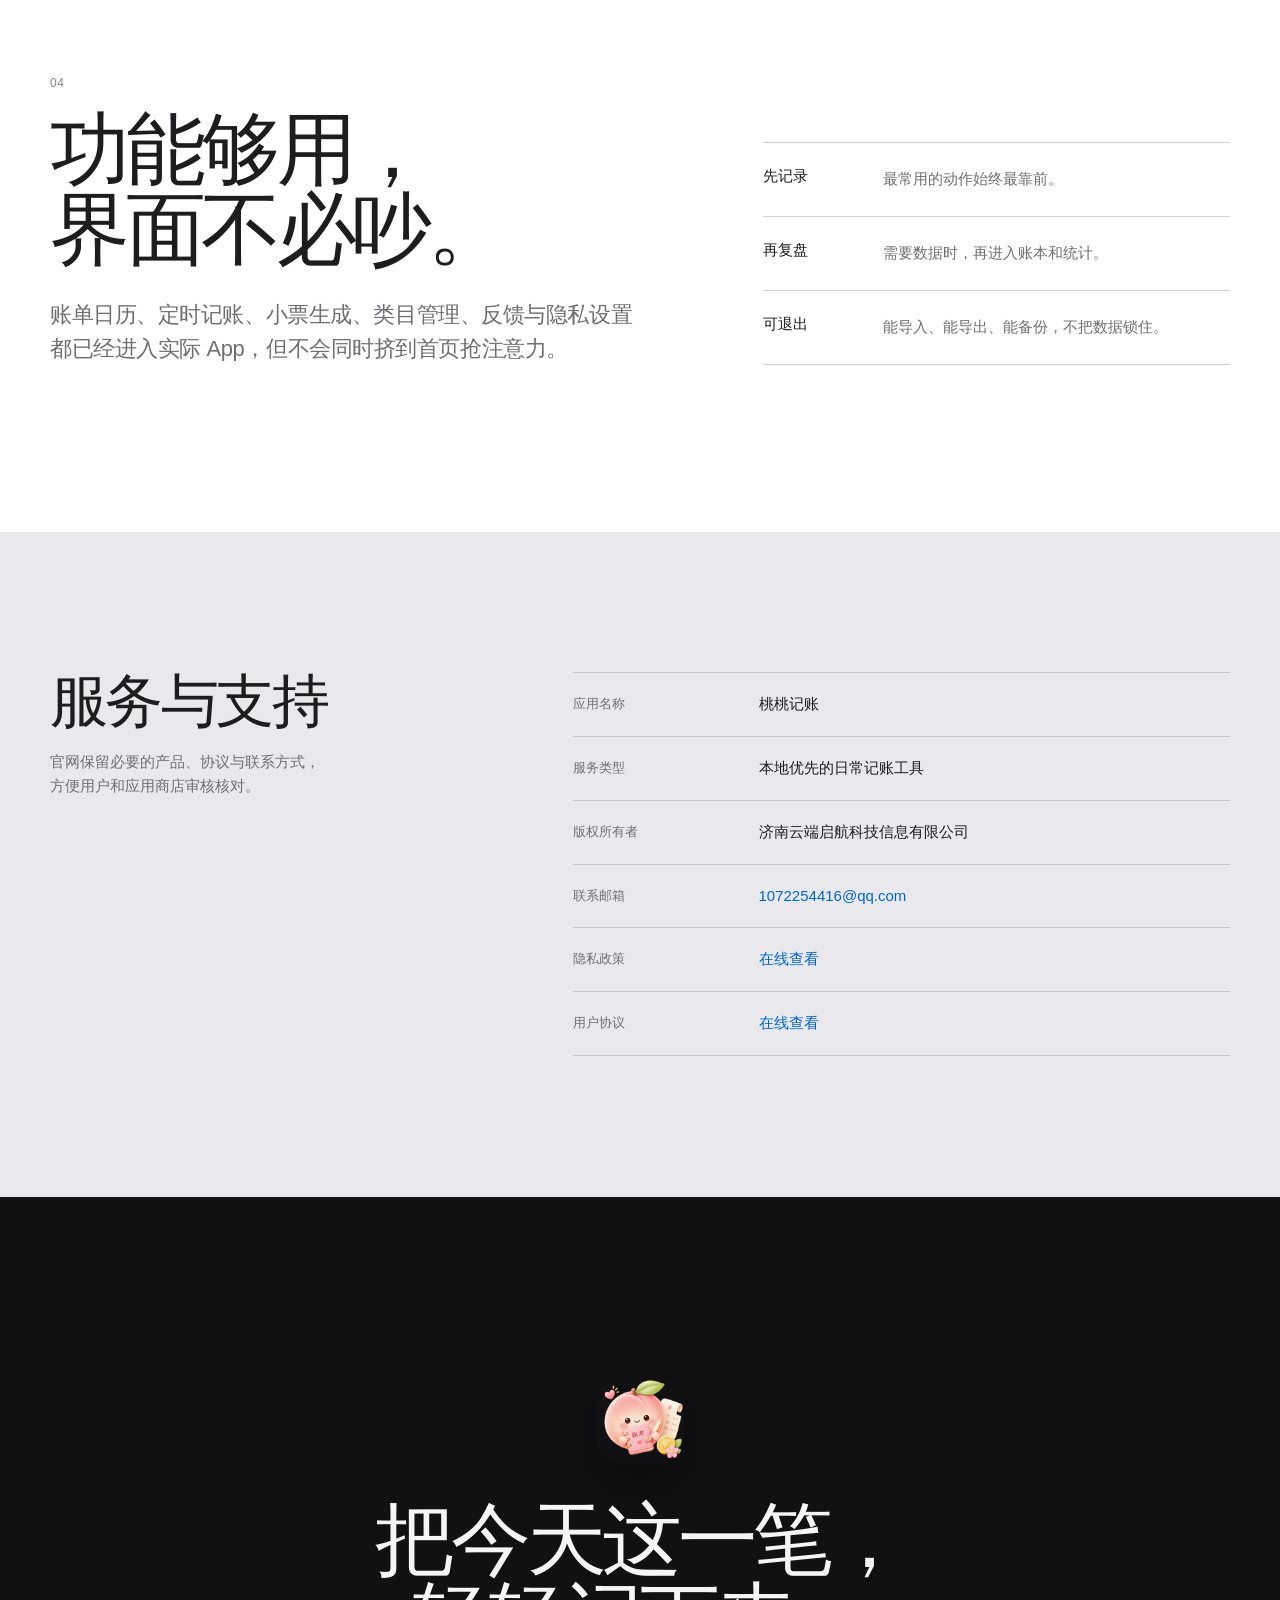
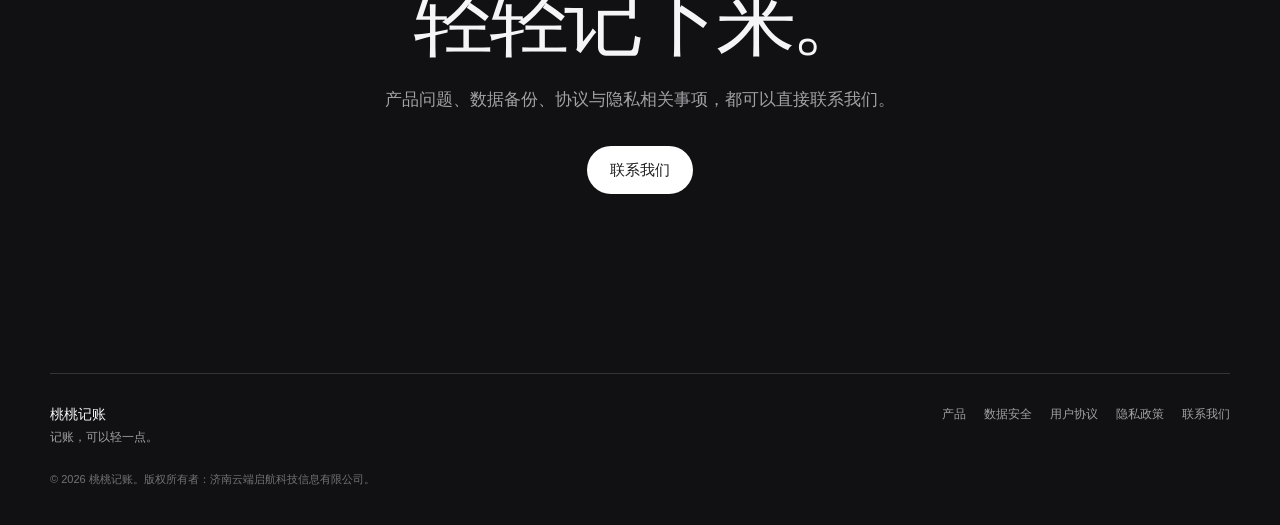
==== commit bfd8b9ca: "chore: 发布桃桃记账官网更新 同步 Apple 风格官网重构、主体信息与最新产品截图。" ====
--- a/index.html
+++ b/index.html
@@ -3,218 +3,259 @@
   <head>
     <meta charset="utf-8">
     <meta name="viewport" content="width=device-width, initial-scale=1">
-    <title>桃桃记账 - 轻松、可爱、本地优先的日常记账 App</title>
-    <meta name="description" content="桃桃记账是一款本地优先的日常收支记账 App，支持快速记账、账本管理、预算统计、资产账户和 AA 分摊。">
-    <meta name="theme-color" content="#fff3ef">
+    <title>桃桃记账 - 记账，可以轻一点</title>
+    <meta name="description" content="桃桃记账是一款本地优先的日常记账 App。支持快速记账、多账本、统计预算、资产账户、AA 分摊、数据导入导出、本地备份与可选加密云备份。">
+    <meta name="theme-color" content="#f5f5f7">
     <meta property="og:title" content="桃桃记账">
-    <meta property="og:description" content="把记账变成轻一点的小习惯。">
+    <meta property="og:description" content="记账，可以轻一点。数据默认留在本机，也始终给自己留好出口。">
     <meta property="og:type" content="website">
     <meta property="og:image" content="assets/images/taotao-logo.png">
     <link rel="icon" href="assets/images/launch-mark.png">
     <link rel="apple-touch-icon" href="assets/images/launch-mark.png">
-    <link rel="stylesheet" href="assets/site.css?v=20260620">
+    <link rel="stylesheet" href="assets/site.css?v=20260817">
+    <script>document.documentElement.classList.add("js")</script>
+    <script src="assets/site.js?v=20260817" defer></script>
   </head>
   <body>
+    <a class="skip-link" href="#main">跳到主要内容</a>
+
     <header class="site-header">
-      <a class="brand" href="#top" aria-label="桃桃记账首页">
-        <img src="assets/images/launch-mark.png" alt="" width="44" height="44">
-        <span>桃桃记账</span>
-      </a>
-      <nav class="site-nav" aria-label="主导航">
-        <a href="#product">产品展示</a>
-        <a href="#intro">应用介绍</a>
-        <a href="#service">服务信息</a>
-        <a href="terms.html">用户协议</a>
-        <a href="#contact">联系方式</a>
-      </nav>
-      <button class="theme-toggle" type="button" data-theme-toggle aria-label="切换深浅色">
-        <span data-theme-label>深色</span>
-      </button>
+      <div class="nav-inner">
+        <a class="brand" href="#top" aria-label="桃桃记账首页">
+          <img src="assets/images/launch-mark.png" alt="" width="30" height="30">
+          <span>桃桃记账</span>
+        </a>
+        <nav class="site-nav" aria-label="主导航">
+          <a href="#product">产品</a>
+          <a href="#features">功能</a>
+          <a href="#privacy">数据安全</a>
+          <a href="#support">支持</a>
+          <a href="terms.html">用户协议</a>
+        </nav>
+      </div>
     </header>
 
-    <main id="top">
-      <section class="hero section-shell">
-        <div class="hero-copy">
-          <p class="kicker">桃桃记账</p>
-          <h1>把记账变成轻一点的小习惯</h1>
-          <p class="hero-lede">本地优先、离线可用，快速记录日常收支、资产、预算和 AA 分摊。</p>
-          <div class="hero-actions" aria-label="主要操作">
-            <a class="button primary" href="#product">看产品</a>
-            <a class="button secondary" href="terms.html">用户协议</a>
-          </div>
-        </div>
-        <div class="hero-visual" aria-label="桃桃记账应用界面预览">
-          <figure class="phone-frame main-phone">
-            <img src="assets/images/screen-home.png" alt="桃桃记账首页，展示账本卡片和快速记账入口" width="342" height="760" loading="eager">
+    <main id="main">
+      <section class="hero" id="top">
+        <div class="hero-copy reveal">
+          <h1>记账，可以轻一点。</h1>
+          <p class="hero-lede">快速记一笔，按账本复盘。数据默认留在本机，也始终可以导出和备份。</p>
+          <div class="hero-actions">
+            <a class="button button-dark" href="#product">看看产品</a>
+            <a class="text-link" href="#privacy">了解数据安全 <span aria-hidden="true">›</span></a>
+          </div>
+        </div>
+
+        <div class="hero-stage reveal" aria-label="桃桃记账真实 App 界面展示">
+          <figure class="device device-main">
+            <img src="assets/images/screen-home.png?v=20260817-2" alt="桃桃记账首页，展示账本卡片和底部导航" width="342" height="760" loading="eager">
           </figure>
-          <figure class="phone-frame side-phone">
-            <img src="assets/images/screen-record.png" alt="桃桃记账快速记账页，展示类目选择和金额输入" width="342" height="760" loading="lazy">
+        </div>
+      </section>
+
+      <section class="signal-strip" aria-label="桃桃记账核心特性">
+        <div class="signal-inner">
+          <span>本地优先</span>
+          <span>离线可记</span>
+          <span>多账本</span>
+          <span>预算统计</span>
+          <span>资产账户</span>
+          <span>AA 分摊</span>
+          <span>导入导出</span>
+          <span>备份恢复</span>
+        </div>
+      </section>
+
+      <section class="section product-section" id="product">
+        <div class="section-copy reveal">
+          <p class="section-index">01</p>
+          <h2>从记一笔，<br>到看懂这个月。</h2>
+          <p>首页、明细、统计和预算顺着同一本账本展开。平时只管记，想复盘时再看清钱花去了哪里。</p>
+        </div>
+
+        <div class="product-window reveal">
+          <div class="product-window-copy">
+            <span class="window-label">快速记账</span>
+            <h3>三步，记下一笔。</h3>
+            <p>选类目、填金额、完成。日期、备注和图片需要时再补，不让记录本身变成负担。</p>
+          </div>
+          <figure class="single-device">
+            <img src="assets/images/screen-record.png?v=20260817-3" alt="快速记账界面" width="1080" height="2400" loading="lazy">
           </figure>
         </div>
-      </section>
-
-      <section class="trust-strip" aria-label="产品特性摘要">
-        <div>
-          <strong>本地优先</strong>
-          <span>账本数据默认保存在本机</span>
-        </div>
-        <div>
-          <strong>离线可用</strong>
-          <span>不登录也能完成日常记账</span>
-        </div>
-        <div>
-          <strong>三步记账</strong>
-          <span>选类目、填金额、完成</span>
-        </div>
-      </section>
-
-      <section class="section-shell showcase" id="product">
-        <div class="section-heading">
-          <h2>产品展示</h2>
-          <p>界面基于真实 App 截图，展示首版核心记账路径和轻量资产管理能力。</p>
-        </div>
-        <div class="showcase-grid">
-          <article class="showcase-card large">
-            <img src="assets/images/screen-home.png" alt="首页账本卡片与底部导航" width="342" height="760" loading="lazy">
-            <div>
-              <h3>账本首页</h3>
-              <p>用可爱的账本卡片承载日常记录，入口清楚，不把用户一上来推向复杂报表。</p>
-            </div>
-          </article>
-          <article class="showcase-card">
-            <img src="assets/images/screen-record.png" alt="快速记账页" width="342" height="760" loading="lazy">
-            <div>
-              <h3>快速记一笔</h3>
-              <p>支出和收入分开选择，类目以图标宫格呈现，金额输入留在底部。</p>
-            </div>
-          </article>
-          <article class="showcase-card">
-            <img src="assets/images/screen-assets.png" alt="资产页" width="342" height="760" loading="lazy">
-            <div>
-              <h3>资产账户</h3>
-              <p>现金、储蓄卡、钱包、信用卡等账户可以单独维护，转账不污染消费统计。</p>
-            </div>
-          </article>
-          <article class="showcase-card">
-            <img src="assets/images/screen-aa.png" alt="AA 账单小票页" width="342" height="760" loading="lazy">
-            <div>
-              <h3>AA 分摊</h3>
-              <p>多人聚餐或出游时，记录消费项目并生成清楚的小票结果。</p>
-            </div>
-          </article>
-        </div>
-      </section>
-
-      <section class="section-shell intro-band" id="intro">
-        <div class="intro-copy">
-          <h2>应用介绍</h2>
-          <p>桃桃记账是一款面向个人用户的日常记账 App。它把收入、支出、预算、资产和 AA 分摊组织成轻松的账本体验，适合想开始记账、希望降低记录压力、需要按月复盘消费结构的用户。</p>
-          <p>首版坚持本地优先，不要求登录才能记账。微信登录只用于会员权益绑定，不会成为本地记账的前置条件。</p>
-        </div>
-        <div class="intro-logo-card">
-          <img src="assets/images/taotao-logo.png" alt="桃桃记账应用图标，桃子抱着账本" width="512" height="512" loading="lazy">
-          <p>产品名：桃桃记账</p>
-        </div>
-      </section>
-
-      <section class="section-shell feature-section">
-        <div class="section-heading compact">
-          <h2>不把简单记账做复杂</h2>
-          <p>功能覆盖日常记录和复盘，但边界保持清楚。</p>
-        </div>
-        <div class="feature-grid">
-          <article class="feature-card feature-strong">
-            <h3>快速记录</h3>
-            <p>支出、收入、日期、备注和图片在一个流程内完成，适合随手记录。</p>
-          </article>
-          <article class="feature-card">
-            <h3>多账本</h3>
-            <p>日常、旅行、家庭理财等账本可以绑定不同类目分组。</p>
-          </article>
-          <article class="feature-card feature-texture">
-            <h3>预算统计</h3>
-            <p>月度收支、结余、类目排行和预算占用都基于明细快照聚合。</p>
-          </article>
-          <article class="feature-card feature-wide">
-            <h3>本地数据</h3>
-            <p>账本明细默认保存在设备本地。云同步不是首版范围，这个取舍能降低隐私风险，但也意味着用户需要自己留意备份。</p>
-          </article>
-          <article class="feature-card">
-            <h3>资产与 AA</h3>
-            <p>资产账户负责余额，AA 账单负责多人分摊，两条路径不互相混淆。</p>
-          </article>
-        </div>
-      </section>
-
-      <section class="section-shell service-section" id="service">
-        <div class="section-heading">
-          <h2>基础服务信息</h2>
-          <p>以下信息用于官网展示、用户了解服务主体，也方便应用商店审核时核对。</p>
-        </div>
-        <div class="info-grid">
-          <article>
-            <span>应用名称</span>
-            <strong>桃桃记账</strong>
-            <p>英文工程名为 taotao-ledger。</p>
-          </article>
-          <article>
-            <span>服务类型</span>
-            <strong>日常记账工具</strong>
-            <p>提供本地记账、统计、预算、资产账户、AA 分摊等功能。</p>
-          </article>
-          <article>
-            <span>版权所有者</span>
-            <strong>个人开发者</strong>
-            <p>如应用商店要求实名主体，发布前应替换为真实姓名或公司名称。</p>
-          </article>
-          <article>
-            <span>联系方式</span>
-            <strong><a href="mailto:1072254416@qq.com">1072254416@qq.com</a></strong>
-            <p>用于用户反馈、协议咨询和隐私问题沟通。</p>
-          </article>
-          <article>
-            <span>隐私政策</span>
-            <strong><a href="https://privacy.zhanglulu.com.cn/" rel="noopener">查看线上政策</a></strong>
-            <p>线上隐私政策与 App 内本地政策需要同步维护。</p>
-          </article>
-          <article>
-            <span>用户协议</span>
-            <strong><a href="terms.html">查看用户协议</a></strong>
-            <p>说明服务范围、用户行为、数据责任和知识产权边界。</p>
-          </article>
-        </div>
-      </section>
-
-      <section class="section-shell policy-panel">
-        <div>
-          <h2>协议与隐私不是装饰</h2>
-          <p>官网已提供用户协议入口，并链接现有线上隐私政策。后续如果新增支付、云同步、广告或第三方 SDK，协议和隐私政策必须一起更新。</p>
-        </div>
-        <a class="button primary" href="terms.html">读协议</a>
-      </section>
-
-      <section class="section-shell contact-section" id="contact">
-        <div class="contact-card">
-          <h2>联系我们</h2>
-          <p>如果你在使用桃桃记账时遇到问题，或需要反馈协议、隐私、数据备份相关事项，请通过邮箱联系。</p>
-          <a class="contact-link" href="mailto:1072254416@qq.com">1072254416@qq.com</a>
+
+        <div class="feature-lines" id="features">
+          <article class="feature-line reveal">
+            <span>账本</span>
+            <div>
+              <h3>不同生活，放进不同账本。</h3>
+              <p>日常、旅行、家庭或兴趣消费可以分开管理；每本账本还能选择自己的类目分组和封面。</p>
+            </div>
+          </article>
+          <article class="feature-line reveal">
+            <span>复盘</span>
+            <div>
+              <h3>明细、统计、预算，各做一件事。</h3>
+              <p>按月看收支与结余，查看类目排行和趋势，再用总预算与分类预算控制节奏。</p>
+            </div>
+          </article>
+          <article class="feature-line reveal">
+            <span>搜索</span>
+            <div>
+              <h3>记得一点线索，就能找回来。</h3>
+              <p>支持按类目、备注和金额检索明细，适合快速核对某一笔消费。</p>
+            </div>
+          </article>
+        </div>
+      </section>
+
+      <section class="section finance-section">
+        <div class="section-copy reveal">
+          <p class="section-index">02</p>
+          <h2>钱在哪，<br>谁该出多少，都清楚。</h2>
+          <p>账户余额和消费统计分开计算；多人聚餐、出游时，AA 账单也有自己的完整流程。</p>
+        </div>
+
+        <div class="finance-grid">
+          <article class="finance-panel reveal">
+            <div class="finance-copy">
+              <span>资产账户</span>
+              <h3>现金、银行卡、信用卡，分别看。</h3>
+              <p>查看净资产、总资产、总负债和信用额度。账户间转账不混进日常消费统计。</p>
+            </div>
+            <figure class="panel-device">
+              <img src="assets/images/screen-assets.png" alt="资产账户界面" width="342" height="760" loading="lazy">
+            </figure>
+          </article>
+
+          <article class="finance-panel finance-panel-soft reveal">
+            <div class="finance-copy">
+              <span>AA 账单</span>
+              <h3>一起花的钱，单独算。</h3>
+              <p>创建 AA 账单、记录消费项目、计算总额与人均金额，最后生成清楚的小票。</p>
+            </div>
+            <figure class="panel-device">
+              <img src="assets/images/screen-aa.png" alt="AA 账单界面" width="342" height="760" loading="lazy">
+            </figure>
+          </article>
+        </div>
+      </section>
+
+      <section class="data-section" id="privacy">
+        <div class="data-inner">
+          <div class="data-heading reveal">
+            <p class="section-index">03</p>
+            <h2>数据是你的。<br>不该被困在一个 App 里。</h2>
+            <p>桃桃记账默认把账本留在本机。迁移、导出和备份也尽量让去向保持清楚、可控。</p>
+          </div>
+
+          <div class="data-list">
+            <article class="data-item reveal">
+              <div class="data-number">01</div>
+              <div>
+                <h3>从别的 App 搬过来</h3>
+                <p>数据导入在本机解析 CSV、XLS、XLSX。当前已支持微信支付、支付宝、恋恋记账、口袋记账王、钱迹、一木记账、青子记账和熊猫记账，也支持桃桃标准模板。</p>
+              </div>
+            </article>
+            <article class="data-item reveal">
+              <div class="data-number">02</div>
+              <div>
+                <h3>想拿走，就导出 Excel</h3>
+                <p>按账本和日期范围生成 XLSX，整个生成过程留在本机，再由系统保存面板交给你选择的位置。</p>
+              </div>
+            </article>
+            <article class="data-item reveal">
+              <div class="data-number">03</div>
+              <div>
+                <h3>本地备份，也有可选云备份</h3>
+                <p>本地备份可自动滚动保存；会员可主动开启云备份，在本机加密后直传腾讯云 COS，云端最多保留最近 5 份。</p>
+              </div>
+            </article>
+          </div>
+
+          <div class="privacy-note reveal">
+            <p>默认情况下，本地记账不要求登录，账本数据默认保存在本机。</p>
+            <a href="https://privacy.zhanglulu.com.cn/" rel="noopener">查看完整隐私政策 <span aria-hidden="true">›</span></a>
+          </div>
+        </div>
+      </section>
+
+      <section class="section quiet-section">
+        <div class="quiet-grid">
+          <div class="quiet-copy reveal">
+            <p class="section-index">04</p>
+            <h2>功能够用，<br>界面不必吵。</h2>
+            <p>账单日历、定时记账、小票生成、类目管理、反馈与隐私设置都已经进入实际 App，但不会同时挤到首页抢注意力。</p>
+          </div>
+          <div class="quiet-principles reveal">
+            <div><strong>先记录</strong><span>最常用的动作始终最靠前。</span></div>
+            <div><strong>再复盘</strong><span>需要数据时，再进入账本和统计。</span></div>
+            <div><strong>可退出</strong><span>能导入、能导出、能备份，不把数据锁住。</span></div>
+          </div>
+        </div>
+      </section>
+
+      <section class="support-section" id="support">
+        <div class="support-inner">
+          <div class="support-heading reveal">
+            <h2>服务与支持</h2>
+            <p>官网保留必要的产品、协议与联系方式，方便用户和应用商店审核核对。</p>
+          </div>
+
+          <dl class="support-list reveal">
+            <div>
+              <dt>应用名称</dt>
+              <dd>桃桃记账</dd>
+            </div>
+            <div>
+              <dt>服务类型</dt>
+              <dd>本地优先的日常记账工具</dd>
+            </div>
+            <div>
+              <dt>版权所有者</dt>
+              <dd>济南云端启航科技信息有限公司</dd>
+            </div>
+            <div>
+              <dt>联系邮箱</dt>
+              <dd><a href="mailto:1072254416@qq.com">1072254416@qq.com</a></dd>
+            </div>
+            <div>
+              <dt>隐私政策</dt>
+              <dd><a href="https://privacy.zhanglulu.com.cn/" rel="noopener">在线查看</a></dd>
+            </div>
+            <div>
+              <dt>用户协议</dt>
+              <dd><a href="terms.html">在线查看</a></dd>
+            </div>
+          </dl>
+        </div>
+      </section>
+
+      <section class="final-section">
+        <div class="final-inner reveal">
+          <img src="assets/images/launch-mark.png" alt="桃桃记账 App 图标" width="88" height="88" loading="lazy">
+          <h2>把今天这一笔，<br>轻轻记下来。</h2>
+          <p>产品问题、数据备份、协议与隐私相关事项，都可以直接联系我们。</p>
+          <a class="button button-light" href="mailto:1072254416@qq.com">联系我们</a>
         </div>
       </section>
     </main>
 
     <footer class="site-footer">
-      <div>
-        <strong>桃桃记账</strong>
-        <span>轻松、可爱、本地优先的日常记账 App</span>
+      <div class="footer-inner">
+        <div class="footer-brand">
+          <strong>桃桃记账</strong>
+          <span>记账，可以轻一点。</span>
+        </div>
+        <div class="footer-links">
+          <a href="#product">产品</a>
+          <a href="#privacy">数据安全</a>
+          <a href="terms.html">用户协议</a>
+          <a href="https://privacy.zhanglulu.com.cn/" rel="noopener">隐私政策</a>
+          <a href="mailto:1072254416@qq.com">联系我们</a>
+        </div>
+        <p>© 2026 桃桃记账。版权所有者：济南云端启航科技信息有限公司。</p>
       </div>
-      <div class="footer-links">
-        <a href="terms.html">用户协议</a>
-        <a href="https://privacy.zhanglulu.com.cn/" rel="noopener">隐私政策</a>
-        <a href="mailto:1072254416@qq.com">联系我们</a>
-      </div>
-      <p>© 2026 桃桃记账。版权所有者：个人开发者。</p>
     </footer>
-
-    <script src="assets/site.js"></script>
   </body>
 </html>
--- a/assets/site.css
+++ b/assets/site.css
@@ -1,79 +1,26 @@
 :root {
   color-scheme: light;
-  --bg: #fff7f4;
-  --bg-soft: #fff0eb;
-  --surface: #fffdfa;
-  --surface-strong: #ffffff;
-  --surface-tint: #ffe6e2;
-  --ink: #2e2523;
-  --ink-soft: #6f5e5b;
-  --muted: #8a7671;
-  --line: #f0d8d2;
-  --accent: #e96f76;
-  --accent-strong: #ba424d;
-  --accent-soft: #fff0ef;
-  --shadow: 0 24px 70px rgb(145 73 62 / 0.16);
-  --shadow-soft: 0 14px 34px rgb(145 73 62 / 0.11);
-  --radius-card: 24px;
-  --radius-panel: 32px;
-  --radius-pill: 999px;
+  --page: #f5f5f7;
+  --surface: #ffffff;
+  --surface-soft: #fbfbfd;
+  --ink: #1d1d1f;
+  --ink-soft: #6e6e73;
+  --ink-faint: #86868b;
+  --line: #d2d2d7;
+  --line-soft: #e8e8ed;
+  --accent: #d95f6b;
+  --accent-soft: #f9e8eb;
+  --dark: #111113;
+  --dark-soft: #1d1d20;
+  --dark-copy: #f5f5f7;
+  --dark-muted: #a1a1a6;
   --max: 1180px;
-}
-
-@media (prefers-color-scheme: dark) {
-  :root {
-    color-scheme: dark;
-    --bg: #251b1c;
-    --bg-soft: #302121;
-    --surface: #302523;
-    --surface-strong: #3b2c29;
-    --surface-tint: #513032;
-    --ink: #fff5ef;
-    --ink-soft: #dcc4bd;
-    --muted: #b79e97;
-    --line: #61443f;
-    --accent: #ff9a9d;
-    --accent-strong: #ffd0cf;
-    --accent-soft: #44282a;
-    --shadow: 0 24px 70px rgb(18 10 10 / 0.36);
-    --shadow-soft: 0 14px 34px rgb(18 10 10 / 0.28);
-  }
-}
-
-[data-theme="light"] {
-  color-scheme: light;
-  --bg: #fff7f4;
-  --bg-soft: #fff0eb;
-  --surface: #fffdfa;
-  --surface-strong: #ffffff;
-  --surface-tint: #ffe6e2;
-  --ink: #2e2523;
-  --ink-soft: #6f5e5b;
-  --muted: #8a7671;
-  --line: #f0d8d2;
-  --accent: #e96f76;
-  --accent-strong: #ba424d;
-  --accent-soft: #fff0ef;
-  --shadow: 0 24px 70px rgb(145 73 62 / 0.16);
-  --shadow-soft: 0 14px 34px rgb(145 73 62 / 0.11);
-}
-
-[data-theme="dark"] {
-  color-scheme: dark;
-  --bg: #251b1c;
-  --bg-soft: #302121;
-  --surface: #302523;
-  --surface-strong: #3b2c29;
-  --surface-tint: #513032;
-  --ink: #fff5ef;
-  --ink-soft: #dcc4bd;
-  --muted: #b79e97;
-  --line: #61443f;
-  --accent: #ff9a9d;
-  --accent-strong: #ffd0cf;
-  --accent-soft: #44282a;
-  --shadow: 0 24px 70px rgb(18 10 10 / 0.36);
-  --shadow-soft: 0 14px 34px rgb(18 10 10 / 0.28);
+  --wide: 1380px;
+  --nav-height: 54px;
+  --radius-lg: 36px;
+  --radius-md: 24px;
+  --radius-sm: 16px;
+  --ease: cubic-bezier(0.22, 1, 0.36, 1);
 }
 
 * {
@@ -82,29 +29,19 @@
 
 html {
   scroll-behavior: smooth;
+  scroll-padding-top: calc(var(--nav-height) + 28px);
 }
 
 body {
   margin: 0;
   min-width: 320px;
   overflow-x: hidden;
-  background:
-    radial-gradient(circle at 16% 8%, rgb(255 205 198 / 0.36), transparent 30rem),
-    linear-gradient(180deg, var(--bg), var(--bg-soft));
+  background: var(--page);
   color: var(--ink);
-  font-family: ui-rounded, "SF Pro Rounded", "PingFang SC", "Microsoft YaHei", system-ui, sans-serif;
-  line-height: 1.6;
-}
-
-body::before {
-  content: "";
-  position: fixed;
-  inset: 0;
-  z-index: -1;
-  pointer-events: none;
-  opacity: 0.3;
-  background-image: radial-gradient(var(--line) 0.8px, transparent 0.8px);
-  background-size: 18px 18px;
+  font-family: -apple-system, BlinkMacSystemFont, "SF Pro Display", "SF Pro Text", "PingFang SC", "Helvetica Neue", sans-serif;
+  font-synthesis: none;
+  -webkit-font-smoothing: antialiased;
+  text-rendering: optimizeLegibility;
 }
 
 a {
@@ -117,45 +54,80 @@
   height: auto;
 }
 
+button,
+a {
+  -webkit-tap-highlight-color: transparent;
+}
+
+::selection {
+  color: var(--ink);
+  background: #f4cbd0;
+}
+
+.skip-link {
+  position: fixed;
+  top: 10px;
+  left: 12px;
+  z-index: 100;
+  padding: 10px 14px;
+  border-radius: 10px;
+  color: #fff;
+  background: var(--ink);
+  font-size: 13px;
+  text-decoration: none;
+  transform: translateY(-160%);
+  transition: transform 220ms var(--ease);
+}
+
+.skip-link:focus {
+  transform: translateY(0);
+}
+
 .site-header {
   position: sticky;
   top: 0;
   z-index: 20;
+  min-height: var(--nav-height);
+  border-bottom: 1px solid rgb(0 0 0 / 0.05);
+  background: rgb(250 250 252 / 0.82);
+  backdrop-filter: saturate(180%) blur(20px);
+  -webkit-backdrop-filter: saturate(180%) blur(20px);
+}
+
+.nav-inner {
   display: grid;
-  grid-template-columns: auto minmax(0, 1fr) auto;
+  grid-template-columns: auto 1fr;
   align-items: center;
-  gap: 18px;
-  min-height: 72px;
-  width: min(calc(100% - 32px), var(--max));
-  margin: 14px auto 0;
-  padding: 10px 12px 10px 16px;
-  border: 1px solid color-mix(in srgb, var(--line), transparent 12%);
-  border-radius: var(--radius-pill);
-  background: color-mix(in srgb, var(--surface), transparent 10%);
-  box-shadow: var(--shadow-soft);
-  backdrop-filter: blur(18px) saturate(140%);
-  -webkit-backdrop-filter: blur(18px) saturate(140%);
+  gap: 28px;
+  width: min(calc(100% - 40px), var(--max));
+  min-height: var(--nav-height);
+  margin: 0 auto;
 }
 
 .brand {
   display: inline-flex;
   align-items: center;
-  gap: 10px;
+  gap: 8px;
+  width: max-content;
   color: var(--ink);
-  font-weight: 900;
+  font-size: 14px;
+  font-weight: 600;
+  letter-spacing: -0.01em;
   text-decoration: none;
   white-space: nowrap;
 }
 
 .brand img {
-  border-radius: 14px;
-  box-shadow: 0 8px 18px rgb(180 86 76 / 0.18);
+  width: 30px;
+  height: 30px;
+  border-radius: 9px;
 }
 
 .site-nav {
   display: flex;
-  justify-content: center;
-  gap: clamp(10px, 2vw, 22px);
+  align-items: center;
+  justify-content: flex-end;
+  gap: clamp(16px, 2.4vw, 32px);
   overflow-x: auto;
   scrollbar-width: none;
   white-space: nowrap;
@@ -166,672 +138,1051 @@
 }
 
 .site-nav a {
-  color: var(--ink-soft);
-  font-size: 14px;
-  font-weight: 800;
+  color: #424245;
+  font-size: 12px;
+  font-weight: 400;
   text-decoration: none;
+  transition: color 220ms var(--ease);
 }
 
 .site-nav a:hover,
 .site-nav a:focus-visible,
 .site-nav a[aria-current="page"] {
-  color: var(--accent-strong);
-}
-
-.theme-toggle,
-.button {
-  border: 0;
-  border-radius: var(--radius-pill);
-  font: inherit;
-  font-weight: 900;
-  text-decoration: none;
-  cursor: pointer;
-  transition: transform 180ms ease, box-shadow 180ms ease, background 180ms ease;
-}
-
-.theme-toggle {
-  min-width: 60px;
-  min-height: 44px;
-  padding: 0 16px;
-  color: var(--accent-strong);
-  background: var(--accent-soft);
-  border: 1px solid var(--line);
+  color: var(--accent);
+}
+
+.hero {
+  display: flex;
+  flex-direction: column;
+  align-items: center;
+  min-height: auto;
+  padding: clamp(72px, 7vw, 112px) 20px 0;
+  overflow: hidden;
+  background:
+    radial-gradient(circle at 50% 26%, rgb(229 95 108 / 0.055), transparent 28rem),
+    var(--surface);
+}
+
+.hero-copy {
+  position: relative;
+  z-index: 4;
+  width: min(100%, 920px);
+  margin: 0 auto;
+  text-align: center;
+}
+
+.hero h1 {
+  margin: 0;
+  color: var(--ink);
+  font-size: clamp(56px, 6.2vw, 84px);
+  font-weight: 600;
+  line-height: 1;
+  letter-spacing: -0.06em;
+  text-wrap: balance;
+}
+
+.hero-lede {
+  max-width: 580px;
+  margin: 28px auto 0;
+  color: var(--ink-soft);
+  font-size: clamp(18px, 1.9vw, 22px);
+  font-weight: 400;
+  line-height: 1.45;
+  letter-spacing: -0.02em;
+  text-wrap: balance;
+}
+
+.hero-actions {
+  display: flex;
+  align-items: center;
+  justify-content: center;
+  gap: 20px;
+  margin-top: 30px;
 }
 
 .button {
   display: inline-flex;
   align-items: center;
   justify-content: center;
-  min-height: 50px;
-  padding: 0 24px;
+  min-height: 48px;
+  padding: 0 23px;
+  border: 0;
+  border-radius: 999px;
+  font: inherit;
+  font-size: 15px;
+  font-weight: 500;
+  line-height: 1;
+  text-decoration: none;
   white-space: nowrap;
-}
-
+  cursor: pointer;
+  transition: transform 300ms var(--ease), background 300ms var(--ease), color 300ms var(--ease), box-shadow 300ms var(--ease);
+}
+
+.button-dark,
 .button.primary {
-  color: #fffaf7;
-  background: linear-gradient(135deg, var(--accent), var(--accent-strong));
-  box-shadow: 0 14px 28px rgb(196 74 82 / 0.24);
-}
-
-[data-theme="dark"] .button.primary {
-  color: #302523;
-  background: linear-gradient(135deg, #ffaaa9, #fff0eb);
+  color: #fff;
+  background: var(--ink);
+  box-shadow: 0 9px 28px rgb(0 0 0 / 0.12);
+}
+
+.button-light {
+  color: var(--ink);
+  background: #fff;
 }
 
 .button.secondary {
-  color: var(--accent-strong);
-  background: var(--surface-strong);
-  border: 1px solid var(--line);
-}
-
-[data-theme="dark"] .button.secondary {
-  color: #302523;
-  background: #fff5ef;
-  border-color: #fff5ef;
-}
-
-.button:hover,
-.theme-toggle:hover {
-  transform: translateY(-1px);
-}
-
-.button:active,
-.theme-toggle:active {
-  transform: translateY(1px) scale(0.99);
-}
-
-.section-shell {
-  width: min(calc(100% - 32px), var(--max));
-  margin: 0 auto;
-}
-
-.hero {
-  display: grid;
-  grid-template-columns: minmax(0, 0.92fr) minmax(420px, 1.08fr);
-  align-items: center;
-  min-height: calc(100dvh - 190px);
-  padding: clamp(48px, 7vw, 86px) 0 clamp(36px, 6vw, 72px);
-  gap: clamp(28px, 5vw, 70px);
-}
-
-.hero-copy {
-  max-width: 590px;
-}
-
-.kicker {
-  margin: 0 0 16px;
-  color: var(--accent-strong);
-  font-size: 15px;
-  font-weight: 900;
-}
-
-h1,
-h2,
-h3,
-p {
-  overflow-wrap: anywhere;
-}
-
-h1 {
-  margin: 0;
-  max-width: 10em;
   color: var(--ink);
-  font-size: clamp(44px, 7vw, 82px);
-  line-height: 1.02;
-  letter-spacing: 0;
-}
-
-.hero-lede {
-  max-width: 24em;
-  margin: 22px 0 0;
-  color: var(--ink-soft);
-  font-size: clamp(17px, 1.9vw, 22px);
-  font-weight: 700;
-}
-
-.hero-actions {
-  display: flex;
-  flex-wrap: wrap;
-  gap: 12px;
-  margin-top: 30px;
-}
-
-.hero-visual {
+  background: #fff;
+  box-shadow: inset 0 0 0 1px var(--line);
+}
+
+.button:hover {
+  transform: translateY(-2px);
+}
+
+.button:active {
+  transform: translateY(0) scale(0.98);
+}
+
+.text-link {
+  color: #0066cc;
+  font-size: 16px;
+  font-weight: 400;
+  text-decoration: none;
+}
+
+.text-link span,
+.privacy-note a span {
+  display: inline-block;
+  margin-left: 2px;
+  transition: transform 260ms var(--ease);
+}
+
+.text-link:hover span,
+.privacy-note a:hover span {
+  transform: translateX(3px);
+}
+
+.hero-stage {
   position: relative;
-  display: grid;
-  min-height: 590px;
-  place-items: center;
-}
-
-.phone-frame {
+  z-index: 1;
+  width: min(100%, 1060px);
+  height: 620px;
+  margin: clamp(64px, 6vw, 84px) auto 0;
+}
+
+.device,
+.single-device,
+.panel-device {
+  position: relative;
   overflow: hidden;
   margin: 0;
-  border: 10px solid color-mix(in srgb, var(--ink), transparent 84%);
-  border-radius: 42px;
-  background: var(--surface);
-  box-shadow: var(--shadow);
-}
-
-.phone-frame img {
+  border: 1px solid rgb(0 0 0 / 0.08);
+  border-radius: 38px;
+  background: #fff;
+  box-shadow: 0 42px 100px rgb(60 45 45 / 0.13), 0 12px 34px rgb(60 45 45 / 0.07);
+}
+
+.device img,
+.single-device img,
+.panel-device img {
   width: 100%;
+  height: 100%;
   object-fit: cover;
 }
 
-.main-phone {
-  width: min(330px, 72vw);
-  transform: rotate(-4deg);
-}
-
-.side-phone {
+.device {
   position: absolute;
-  right: 0;
-  bottom: 8px;
-  width: 210px;
-  transform: rotate(7deg);
-}
-
-.trust-strip {
-  display: grid;
-  grid-template-columns: repeat(3, minmax(0, 1fr));
-  gap: 1px;
+  top: 0;
+  width: 320px;
+  aspect-ratio: 342 / 760;
+  transform-origin: 50% 0;
+}
+
+.device-main {
+  left: 50%;
+  z-index: 3;
+  width: 320px;
+  transform: translateX(-50%);
+}
+
+.signal-strip {
   overflow: hidden;
-  width: min(calc(100% - 32px), var(--max));
-  margin: 0 auto;
-  border: 1px solid var(--line);
-  border-radius: var(--radius-panel);
-  background: var(--line);
-  box-shadow: var(--shadow-soft);
-}
-
-.trust-strip div {
-  padding: 24px;
-  background: color-mix(in srgb, var(--surface), transparent 4%);
-}
-
-.trust-strip strong,
-.trust-strip span {
-  display: block;
-}
-
-.trust-strip strong {
-  font-size: 20px;
-}
-
-.trust-strip span {
-  margin-top: 4px;
-  color: var(--muted);
-  font-weight: 700;
-}
-
-.showcase,
-.intro-band,
-.feature-section,
-.service-section,
-.policy-panel,
-.contact-section {
-  padding: clamp(72px, 10vw, 118px) 0 0;
-}
-
-.section-heading {
-  max-width: 700px;
-  margin-bottom: 34px;
-}
-
-.section-heading.compact {
-  max-width: 560px;
-}
-
-.section-heading h2,
-.intro-copy h2,
-.policy-panel h2,
-.contact-card h2,
-.legal-hero h1 {
-  margin: 0;
-  font-size: clamp(34px, 5vw, 58px);
-  line-height: 1.08;
-  letter-spacing: 0;
-}
-
-.section-heading p,
-.intro-copy p,
-.policy-panel p,
-.contact-card p {
-  max-width: 62ch;
-  margin: 14px 0 0;
-  color: var(--ink-soft);
-  font-size: 17px;
-  font-weight: 700;
-}
-
-.showcase-grid {
-  display: grid;
-  grid-template-columns: repeat(4, minmax(0, 1fr));
-  gap: 18px;
-}
-
-.showcase-card {
-  display: grid;
-  align-content: start;
-  gap: 18px;
-  min-height: 100%;
-  padding: 18px;
-  border: 1px solid var(--line);
-  border-radius: var(--radius-card);
-  background: color-mix(in srgb, var(--surface), transparent 2%);
-  box-shadow: var(--shadow-soft);
-}
-
-.showcase-card img {
-  width: min(100%, 300px);
-  margin: 0 auto;
-  border-radius: 28px;
-  box-shadow: 0 16px 32px rgb(104 55 50 / 0.16);
-}
-
-.showcase-card h3,
-.feature-card h3,
-.info-grid strong {
-  margin: 0;
-  color: var(--ink);
-  font-size: 24px;
-  line-height: 1.15;
-}
-
-.showcase-card p,
-.feature-card p,
-.info-grid p {
-  margin: 8px 0 0;
-  color: var(--ink-soft);
-  font-weight: 700;
-}
-
-.intro-band {
-  display: grid;
-  grid-template-columns: minmax(0, 1fr) 340px;
-  align-items: center;
-  gap: 28px;
-}
-
-.intro-copy {
-  padding: clamp(28px, 5vw, 46px);
-  border: 1px solid var(--line);
-  border-radius: var(--radius-panel);
-  background: color-mix(in srgb, var(--surface), transparent 2%);
-  box-shadow: var(--shadow-soft);
-}
-
-.intro-logo-card {
-  display: grid;
-  justify-items: center;
-  padding: 30px;
-  border: 1px solid var(--line);
-  border-radius: var(--radius-panel);
-  background:
-    linear-gradient(145deg, var(--surface), var(--surface-tint));
-  box-shadow: var(--shadow-soft);
-}
-
-.intro-logo-card img {
-  width: min(240px, 70vw);
-  border-radius: 44px;
-}
-
-.intro-logo-card p {
-  margin: 18px 0 0;
-  color: var(--accent-strong);
-  font-weight: 900;
-}
-
-.feature-grid {
-  display: grid;
-  grid-template-columns: 1.15fr 0.85fr 1fr;
-  gap: 18px;
-}
-
-.feature-card {
-  min-height: 220px;
-  padding: 26px;
-  border: 1px solid var(--line);
-  border-radius: var(--radius-card);
-  background: var(--surface);
-  box-shadow: var(--shadow-soft);
-}
-
-.feature-strong {
-  color: #fffaf7;
-  background: linear-gradient(135deg, var(--accent), var(--accent-strong));
-}
-
-.feature-strong h3,
-.feature-strong p {
-  color: #fffaf7;
-}
-
-.feature-texture {
-  background:
-    linear-gradient(135deg, color-mix(in srgb, var(--accent-soft), transparent 15%), var(--surface)),
-    radial-gradient(var(--line) 0.8px, transparent 0.8px);
-  background-size: auto, 14px 14px;
-}
-
-.feature-wide {
-  grid-column: span 2;
-  background: color-mix(in srgb, var(--surface-tint), var(--surface) 42%);
-}
-
-.info-grid {
-  display: grid;
-  grid-template-columns: repeat(3, minmax(0, 1fr));
-  gap: 16px;
-}
-
-.info-grid article {
-  padding: 24px;
-  border: 1px solid var(--line);
-  border-radius: var(--radius-card);
-  background: color-mix(in srgb, var(--surface), transparent 3%);
-}
-
-.info-grid span {
-  display: block;
-  margin-bottom: 10px;
-  color: var(--accent-strong);
-  font-size: 13px;
-  font-weight: 900;
-}
-
-.info-grid a,
-.legal-content a {
-  color: var(--accent-strong);
-  font-weight: 900;
-  text-decoration-thickness: 2px;
-  text-underline-offset: 4px;
-}
-
-.policy-panel {
+  border-top: 1px solid var(--line-soft);
+  border-bottom: 1px solid var(--line-soft);
+  background: var(--surface-soft);
+}
+
+.signal-inner {
   display: flex;
   align-items: center;
   justify-content: space-between;
+  gap: 28px;
+  width: min(calc(100% - 40px), var(--max));
+  min-height: 72px;
+  margin: 0 auto;
+  overflow-x: auto;
+  color: var(--ink-soft);
+  font-size: 13px;
+  scrollbar-width: none;
+  white-space: nowrap;
+}
+
+.signal-inner::-webkit-scrollbar {
+  display: none;
+}
+
+.section {
+  width: min(calc(100% - 40px), var(--max));
+  margin: 0 auto;
+  padding: clamp(118px, 13vw, 190px) 0;
+}
+
+.section-copy {
+  max-width: 780px;
+  margin-bottom: clamp(54px, 7vw, 92px);
+}
+
+.section-index {
+  margin: 0 0 20px;
+  color: var(--ink-faint);
+  font-size: 12px;
+  font-variant-numeric: tabular-nums;
+  letter-spacing: 0.04em;
+}
+
+.section-copy h2,
+.data-heading h2,
+.quiet-copy h2,
+.final-inner h2 {
+  margin: 0;
+  color: var(--ink);
+  font-size: clamp(48px, 7vw, 80px);
+  font-weight: 600;
+  line-height: 1;
+  letter-spacing: -0.055em;
+  text-wrap: balance;
+}
+
+.section-copy > p:last-child,
+.data-heading > p:last-child,
+.quiet-copy > p:last-child {
+  max-width: 650px;
+  margin: 28px 0 0;
+  color: var(--ink-soft);
+  font-size: clamp(18px, 2vw, 22px);
+  line-height: 1.52;
+  letter-spacing: -0.02em;
+}
+
+.product-section {
+  padding-bottom: clamp(96px, 12vw, 160px);
+}
+
+.product-window {
+  display: grid;
+  grid-template-columns: minmax(0, 1fr) minmax(280px, 0.7fr);
+  align-items: center;
+  min-height: 680px;
+  overflow: hidden;
+  padding: clamp(38px, 6vw, 72px);
+  border-radius: var(--radius-lg);
+  background: #e9e9ee;
+}
+
+.product-window-copy {
+  align-self: center;
+  max-width: 520px;
+}
+
+.window-label,
+.finance-copy > span {
+  display: block;
+  margin-bottom: 16px;
+  color: var(--accent);
+  font-size: 14px;
+  font-weight: 600;
+}
+
+.product-window h3,
+.finance-panel h3,
+.data-item h3 {
+  margin: 0;
+  color: var(--ink);
+  font-size: clamp(31px, 4vw, 50px);
+  font-weight: 600;
+  line-height: 1.06;
+  letter-spacing: -0.04em;
+  text-wrap: balance;
+}
+
+.product-window-copy p,
+.finance-copy p {
+  max-width: 36ch;
+  margin: 18px 0 0;
+  color: var(--ink-soft);
+  font-size: 17px;
+  line-height: 1.55;
+}
+
+.single-device {
+  align-self: end;
+  justify-self: center;
+  width: min(320px, 100%);
+  aspect-ratio: 342 / 760;
+  margin-bottom: -126px;
+}
+
+.feature-lines {
+  margin-top: clamp(74px, 9vw, 120px);
+  border-top: 1px solid var(--line);
+}
+
+.feature-line {
+  display: grid;
+  grid-template-columns: 120px minmax(0, 1fr);
+  gap: clamp(30px, 6vw, 100px);
+  padding: 40px 0 42px;
+  border-bottom: 1px solid var(--line);
+}
+
+.feature-line > span {
+  padding-top: 7px;
+  color: var(--ink-faint);
+  font-size: 13px;
+}
+
+.feature-line h3 {
+  margin: 0;
+  font-size: clamp(24px, 3.2vw, 38px);
+  font-weight: 500;
+  line-height: 1.16;
+  letter-spacing: -0.035em;
+}
+
+.feature-line p {
+  max-width: 720px;
+  margin: 12px 0 0;
+  color: var(--ink-soft);
+  font-size: 16px;
+  line-height: 1.6;
+}
+
+.finance-section {
+  width: min(calc(100% - 40px), var(--wide));
+  padding-top: clamp(96px, 12vw, 160px);
+}
+
+.finance-section > .section-copy {
+  width: min(100%, var(--max));
+  margin-right: auto;
+  margin-left: auto;
+}
+
+.finance-grid {
+  display: grid;
+  grid-template-columns: 1fr 1fr;
+  gap: 18px;
+}
+
+.finance-panel {
+  display: grid;
+  grid-template-rows: auto 1fr;
+  min-height: 780px;
+  overflow: hidden;
+  padding: clamp(34px, 4.5vw, 58px) clamp(28px, 4vw, 52px) 0;
+  border-radius: var(--radius-lg);
+  background: #ffffff;
+}
+
+.finance-panel-soft {
+  background: #ececf1;
+}
+
+.finance-copy {
+  position: relative;
+  z-index: 2;
+  max-width: 520px;
+}
+
+.finance-panel h3 {
+  font-size: clamp(30px, 3.5vw, 48px);
+}
+
+.panel-device {
+  align-self: end;
+  justify-self: center;
+  width: min(320px, 78%);
+  aspect-ratio: 342 / 760;
+  margin-top: 50px;
+  margin-bottom: -174px;
+}
+
+.data-section {
+  color: var(--dark-copy);
+  background: var(--dark);
+}
+
+.data-inner {
+  width: min(calc(100% - 40px), var(--max));
+  margin: 0 auto;
+  padding: clamp(120px, 13vw, 190px) 0;
+}
+
+.data-heading {
+  max-width: 920px;
+}
+
+.data-heading .section-index,
+.data-number {
+  color: var(--dark-muted);
+}
+
+.data-heading h2 {
+  color: var(--dark-copy);
+}
+
+.data-heading > p:last-child {
+  color: var(--dark-muted);
+}
+
+.data-list {
+  margin-top: clamp(70px, 9vw, 118px);
+  border-top: 1px solid #353538;
+}
+
+.data-item {
+  display: grid;
+  grid-template-columns: 110px minmax(0, 1fr);
+  gap: clamp(28px, 6vw, 92px);
+  padding: 46px 0 50px;
+  border-bottom: 1px solid #353538;
+}
+
+.data-number {
+  padding-top: 8px;
+  font-size: 13px;
+  font-variant-numeric: tabular-nums;
+}
+
+.data-item h3 {
+  color: var(--dark-copy);
+  font-size: clamp(28px, 3.8vw, 46px);
+}
+
+.data-item p {
+  max-width: 760px;
+  margin: 14px 0 0;
+  color: var(--dark-muted);
+  font-size: 17px;
+  line-height: 1.65;
+}
+
+.privacy-note {
+  display: flex;
+  align-items: flex-end;
+  justify-content: space-between;
+  gap: 36px;
+  margin-top: clamp(68px, 8vw, 100px);
+  padding-top: 32px;
+}
+
+.privacy-note p {
+  max-width: 760px;
+  margin: 0;
+  color: var(--dark-copy);
+  font-size: clamp(20px, 2.5vw, 28px);
+  font-weight: 500;
+  line-height: 1.35;
+  letter-spacing: -0.025em;
+}
+
+.privacy-note a {
+  flex: 0 0 auto;
+  color: #2997ff;
+  font-size: 15px;
+  text-decoration: none;
+  white-space: nowrap;
+}
+
+.quiet-section {
+  width: auto;
+  max-width: none;
+  margin: 0;
+  padding: clamp(120px, 13vw, 190px) max(20px, calc((100vw - var(--max)) / 2));
+  background: var(--surface);
+}
+
+.quiet-grid {
+  display: grid;
+  grid-template-columns: minmax(0, 1fr) minmax(380px, 0.78fr);
+  gap: clamp(56px, 9vw, 130px);
+  width: min(100%, var(--max));
+  margin: 0 auto;
+}
+
+.quiet-copy {
+  max-width: 680px;
+}
+
+.quiet-principles {
+  align-self: end;
+  border-top: 1px solid var(--line);
+}
+
+.quiet-principles div {
+  display: grid;
+  grid-template-columns: 96px 1fr;
   gap: 24px;
-  padding: clamp(34px, 5vw, 48px);
-  margin-top: clamp(72px, 10vw, 118px);
-  border: 1px solid var(--line);
-  border-radius: var(--radius-panel);
-  background: color-mix(in srgb, var(--surface), transparent 2%);
-  box-shadow: var(--shadow-soft);
-}
-
-.policy-panel div {
-  max-width: 760px;
-}
-
-.contact-card {
-  padding: clamp(34px, 6vw, 58px);
-  border: 1px solid var(--line);
-  border-radius: var(--radius-panel);
-  background:
-    linear-gradient(135deg, var(--surface), color-mix(in srgb, var(--accent-soft), transparent 10%));
-  box-shadow: var(--shadow-soft);
-}
-
-.contact-link {
-  display: inline-flex;
-  margin-top: 22px;
-  color: var(--accent-strong);
-  font-size: clamp(24px, 5vw, 46px);
-  font-weight: 900;
-  line-height: 1.1;
+  padding: 24px 0 26px;
+  border-bottom: 1px solid var(--line);
+}
+
+.quiet-principles strong {
+  font-size: 15px;
+  font-weight: 600;
+}
+
+.quiet-principles span {
+  color: var(--ink-soft);
+  font-size: 15px;
+  line-height: 1.55;
+}
+
+.support-section {
+  background: #e9e9ed;
+}
+
+.support-inner {
+  display: grid;
+  grid-template-columns: 0.75fr 1.25fr;
+  gap: clamp(58px, 10vw, 150px);
+  width: min(calc(100% - 40px), var(--max));
+  margin: 0 auto;
+  padding: clamp(100px, 11vw, 150px) 0;
+}
+
+.support-heading h2 {
+  margin: 0;
+  font-size: clamp(38px, 5vw, 58px);
+  font-weight: 600;
+  line-height: 1;
+  letter-spacing: -0.045em;
+}
+
+.support-heading p {
+  max-width: 34ch;
+  margin: 20px 0 0;
+  color: var(--ink-soft);
+  font-size: 15px;
+  line-height: 1.6;
+}
+
+.support-list {
+  margin: 0;
+  border-top: 1px solid #c6c6cb;
+}
+
+.support-list > div {
+  display: grid;
+  grid-template-columns: 160px 1fr;
+  gap: 26px;
+  padding: 22px 0;
+  border-bottom: 1px solid #c6c6cb;
+}
+
+.support-list dt {
+  color: var(--ink-soft);
+  font-size: 13px;
+}
+
+.support-list dd {
+  margin: 0;
+  font-size: 15px;
+}
+
+.support-list a {
+  color: #0066cc;
   text-decoration: none;
 }
 
+.support-list a:hover {
+  text-decoration: underline;
+  text-underline-offset: 3px;
+}
+
+.final-section {
+  background: var(--dark);
+}
+
+.final-inner {
+  display: grid;
+  justify-items: center;
+  width: min(calc(100% - 40px), 900px);
+  margin: 0 auto;
+  padding: clamp(120px, 14vw, 190px) 0;
+  text-align: center;
+}
+
+.final-inner img {
+  width: 88px;
+  height: 88px;
+  margin-bottom: 36px;
+  border-radius: 25px;
+  box-shadow: 0 20px 44px rgb(0 0 0 / 0.32);
+}
+
+.final-inner h2 {
+  color: var(--dark-copy);
+}
+
+.final-inner p {
+  max-width: 520px;
+  margin: 26px auto 0;
+  color: var(--dark-muted);
+  font-size: 17px;
+  line-height: 1.6;
+}
+
+.final-inner .button {
+  margin-top: 32px;
+}
+
 .site-footer {
+  color: var(--dark-copy);
+  background: var(--dark);
+}
+
+.footer-inner {
   display: grid;
   grid-template-columns: 1fr auto;
-  gap: 16px;
-  width: min(calc(100% - 32px), var(--max));
-  margin: clamp(72px, 10vw, 118px) auto 24px;
-  padding: 26px;
-  border: 1px solid var(--line);
-  border-radius: var(--radius-panel);
-  background: color-mix(in srgb, var(--surface), transparent 4%);
-}
-
-.site-footer strong,
-.site-footer span,
-.site-footer p {
+  gap: 20px;
+  width: min(calc(100% - 40px), var(--max));
+  margin: 0 auto;
+  padding: 32px 0 38px;
+  border-top: 1px solid #353538;
+}
+
+.footer-brand strong,
+.footer-brand span {
   display: block;
 }
 
-.site-footer p {
-  grid-column: 1 / -1;
-  margin: 4px 0 0;
-  color: var(--muted);
-  font-weight: 700;
-}
-
-.site-footer span {
-  margin-top: 4px;
-  color: var(--ink-soft);
-  font-weight: 700;
+.footer-brand strong {
+  font-size: 14px;
+  font-weight: 600;
+}
+
+.footer-brand span {
+  margin-top: 5px;
+  color: var(--dark-muted);
+  font-size: 12px;
 }
 
 .footer-links {
   display: flex;
   flex-wrap: wrap;
   justify-content: flex-end;
-  gap: 14px;
+  gap: 18px;
 }
 
 .footer-links a {
+  color: var(--dark-muted);
+  font-size: 12px;
+  text-decoration: none;
+}
+
+.footer-links a:hover {
+  color: var(--dark-copy);
+}
+
+.footer-inner > p {
+  grid-column: 1 / -1;
+  margin: 6px 0 0;
+  color: #737377;
+  font-size: 11px;
+}
+
+/* Legal / 404 pages */
+.section-shell {
+  width: min(calc(100% - 40px), 940px);
+  margin-right: auto;
+  margin-left: auto;
+}
+
+.legal-page {
+  min-height: 100dvh;
+  background: var(--surface);
+}
+
+.legal-hero {
+  padding: clamp(90px, 10vw, 130px) 0 40px;
+}
+
+.kicker {
+  margin: 0 0 14px;
+  color: var(--accent);
+  font-size: 14px;
+  font-weight: 600;
+}
+
+.legal-hero h1 {
+  margin: 0;
+  color: var(--ink);
+  font-size: clamp(48px, 7vw, 76px);
+  font-weight: 600;
+  line-height: 1;
+  letter-spacing: -0.055em;
+}
+
+.legal-hero > p:last-of-type {
+  margin: 20px 0 0;
   color: var(--ink-soft);
-  font-weight: 900;
-  text-decoration: none;
-}
-
-.legal-hero {
-  padding: clamp(64px, 10vw, 120px) 0 28px;
-}
-
-.legal-hero p:last-child {
-  color: var(--ink-soft);
-  font-weight: 800;
+  font-size: 14px;
 }
 
 .legal-content {
-  display: grid;
-  gap: 18px;
-  max-width: 900px;
+  padding-bottom: clamp(100px, 12vw, 160px);
 }
 
 .legal-content section {
-  padding: clamp(24px, 4vw, 34px);
-  border: 1px solid var(--line);
-  border-radius: var(--radius-card);
-  background: color-mix(in srgb, var(--surface), transparent 3%);
+  padding: 30px 0;
+  border-top: 1px solid var(--line-soft);
+}
+
+.legal-content section:last-child {
+  border-bottom: 1px solid var(--line-soft);
 }
 
 .legal-content h2 {
   margin: 0 0 12px;
-  font-size: clamp(24px, 4vw, 34px);
-  line-height: 1.18;
+  color: var(--ink);
+  font-size: 22px;
+  font-weight: 600;
+  letter-spacing: -0.025em;
 }
 
 .legal-content p {
+  max-width: 760px;
   margin: 0;
   color: var(--ink-soft);
-  font-size: 16px;
-  font-weight: 700;
+  font-size: 15px;
+  line-height: 1.8;
 }
 
 .legal-content p + p {
   margin-top: 12px;
 }
 
+.legal-content a {
+  color: #0066cc;
+  text-underline-offset: 3px;
+}
+
+.legal-footer {
+  color: var(--ink-soft);
+  background: var(--page);
+}
+
+.legal-footer .footer-inner {
+  border-top-color: var(--line);
+}
+
+.legal-footer .footer-brand strong {
+  color: var(--ink);
+}
+
+.legal-footer .footer-brand span,
+.legal-footer .footer-links a,
+.legal-footer .footer-inner > p {
+  color: var(--ink-soft);
+}
+
+.legal-footer .footer-links a:hover {
+  color: var(--ink);
+}
+
+/* Progressive reveal. Content stays visible if JS is unavailable. */
+.js .reveal {
+  opacity: 0;
+  transform: translateY(34px);
+  transition: opacity 850ms var(--ease), transform 850ms var(--ease);
+}
+
+.js .reveal.is-visible {
+  opacity: 1;
+  transform: translateY(0);
+}
+
+:focus-visible {
+  outline: 3px solid rgb(0 102 204 / 0.42);
+  outline-offset: 4px;
+}
+
 @media (max-width: 980px) {
-  .site-header {
-    grid-template-columns: 1fr auto;
+  .hero-stage {
+    height: 560px;
+  }
+
+  .product-window {
+    min-height: 620px;
+  }
+
+  .finance-panel {
+    min-height: 700px;
+  }
+
+  .quiet-grid,
+  .support-inner {
+    grid-template-columns: 1fr;
+  }
+
+  .quiet-principles {
+    width: min(100%, 680px);
+  }
+
+  .support-heading p {
+    max-width: 48ch;
+  }
+}
+
+@media (max-width: 760px) {
+  :root {
+    --nav-height: 52px;
+    --radius-lg: 28px;
+  }
+
+  .nav-inner {
+    grid-template-columns: auto minmax(0, 1fr);
+    gap: 18px;
+    width: min(calc(100% - 24px), var(--max));
+  }
+
+  .site-nav {
+    justify-content: flex-start;
+    gap: 18px;
+  }
+
+  .site-nav a {
+    font-size: 11px;
+  }
+
+  .hero {
+    min-height: 0;
+    padding: 64px 12px 0;
+  }
+
+  .hero h1 {
+    font-size: clamp(48px, 14vw, 64px);
+  }
+
+  .hero-lede {
+    max-width: 28ch;
+    margin-top: 22px;
+    font-size: 18px;
+  }
+
+  .hero-actions {
+    flex-direction: column;
+    gap: 18px;
+  }
+
+  .hero-stage {
+    height: 470px;
+    margin-top: 54px;
+    margin-bottom: 0;
+  }
+
+  .device {
     border-radius: 28px;
   }
 
-  .site-nav {
-    grid-column: 1 / -1;
-    justify-content: flex-start;
-    order: 3;
-    padding: 2px 2px 4px;
-  }
-
-  .hero {
+  .device-main {
+    width: min(240px, 64vw);
+  }
+
+  .signal-inner,
+  .section,
+  .data-inner,
+  .support-inner,
+  .footer-inner,
+  .section-shell {
+    width: min(calc(100% - 28px), var(--max));
+  }
+
+  .section {
+    padding: 94px 0;
+  }
+
+  .section-copy {
+    margin-bottom: 50px;
+  }
+
+  .section-copy h2,
+  .data-heading h2,
+  .quiet-copy h2,
+  .final-inner h2 {
+    font-size: clamp(42px, 12vw, 58px);
+  }
+
+  .section-copy > p:last-child,
+  .data-heading > p:last-child,
+  .quiet-copy > p:last-child {
+    margin-top: 20px;
+    font-size: 17px;
+  }
+
+  .product-window {
     grid-template-columns: 1fr;
-    min-height: auto;
-  }
-
-  .hero-copy {
-    max-width: 720px;
-  }
-
-  h1 {
-    max-width: 11em;
-  }
-
-  .hero-visual {
-    min-height: 540px;
-  }
-
-  .side-phone {
-    right: 8%;
-  }
-
-  .showcase-grid,
-  .info-grid,
-  .feature-grid,
-  .intro-band {
-    grid-template-columns: 1fr 1fr;
-  }
-
-  .feature-wide {
-    grid-column: span 2;
-  }
-
-  .intro-copy {
-    grid-column: span 2;
-  }
-}
-
-@media (max-width: 720px) {
-  .site-header,
-  .section-shell,
-  .trust-strip,
-  .site-footer {
-    width: min(calc(100% - 24px), var(--max));
-  }
-
-  .hero {
-    gap: 20px;
-    padding: 26px 0 18px;
-  }
-
-  h1 {
-    font-size: clamp(36px, 10vw, 44px);
-  }
-
-  .hero-actions,
-  .policy-panel,
-  .site-footer {
-    align-items: stretch;
+    min-height: 760px;
+    padding: 34px 26px 0;
+  }
+
+  .product-window-copy {
+    align-self: start;
+  }
+
+  .single-device {
+    align-self: end;
+    width: min(250px, 70vw);
+    margin-top: 44px;
+    margin-bottom: -110px;
+  }
+
+  .feature-line,
+  .data-item {
+    grid-template-columns: 1fr;
+    gap: 14px;
+  }
+
+  .feature-line {
+    padding: 30px 0 32px;
+  }
+
+  .finance-grid {
+    grid-template-columns: 1fr;
+  }
+
+  .finance-panel {
+    min-height: 690px;
+  }
+
+  .panel-device {
+    width: min(250px, 72vw);
+    margin-bottom: -126px;
+  }
+
+  .data-inner {
+    padding: 98px 0 104px;
+  }
+
+  .data-list {
+    margin-top: 64px;
+  }
+
+  .data-item {
+    padding: 34px 0 38px;
+  }
+
+  .privacy-note {
+    align-items: flex-start;
     flex-direction: column;
   }
 
-  .button,
-  .theme-toggle {
-    width: 100%;
-  }
-
-  .hero-visual {
-    height: 160px;
-    min-height: 0;
-    overflow: hidden;
-    border-radius: 32px;
-  }
-
-  .phone-frame {
-    border-width: 6px;
-    border-radius: 30px;
-  }
-
-  .main-phone {
-    width: min(178px, 58vw);
-  }
-
-  .side-phone {
-    width: 94px;
-    right: 70px;
-    bottom: -4px;
-  }
-
-  .trust-strip,
-  .showcase-grid,
-  .info-grid,
-  .feature-grid,
-  .intro-band {
-    grid-template-columns: 1fr;
-  }
-
-  .feature-wide,
-  .intro-copy {
-    grid-column: auto;
-  }
-
-  .policy-panel {
-    display: grid;
-    margin-top: 72px;
-  }
-
-  .site-footer {
+  .quiet-section {
+    padding: 98px 14px;
+  }
+
+  .quiet-grid {
+    gap: 56px;
+  }
+
+  .support-inner {
+    gap: 48px;
+    padding: 86px 0;
+  }
+
+  .support-list > div {
+    grid-template-columns: 118px 1fr;
+  }
+
+  .final-inner {
+    width: min(calc(100% - 28px), 900px);
+    padding: 100px 0 108px;
+  }
+
+  .footer-inner {
     grid-template-columns: 1fr;
   }
 
   .footer-links {
     justify-content: flex-start;
+    gap: 14px 18px;
+  }
+
+  .footer-inner > p {
+    grid-column: 1;
+  }
+
+  .legal-hero {
+    padding-top: 74px;
   }
 }
 
 @media (max-width: 430px) {
   .brand span {
-    max-width: 6em;
-    overflow: hidden;
-    text-overflow: ellipsis;
-  }
-
-  .site-header {
-    padding: 10px;
-  }
-
-  .section-heading h2,
-  .intro-copy h2,
-  .policy-panel h2,
-  .contact-card h2,
-  .legal-hero h1 {
-    font-size: 34px;
-  }
-
-  .contact-link {
-    font-size: 24px;
+    display: none;
+  }
+
+  .nav-inner {
+    gap: 10px;
+  }
+
+  .site-nav {
+    gap: 15px;
+  }
+
+  .hero-stage {
+    height: 450px;
+    margin-top: 46px;
+  }
+
+  .device-main {
+    width: min(228px, 64vw);
+  }
+
+  .quiet-principles div,
+  .support-list > div {
+    grid-template-columns: 1fr;
+    gap: 7px;
+  }
+
+  .support-list dt {
+    font-size: 12px;
   }
 }
 
 @media (prefers-reduced-motion: reduce) {
+  html {
+    scroll-behavior: auto;
+  }
+
   *,
   *::before,
   *::after {
-    scroll-behavior: auto !important;
     transition-duration: 0.01ms !important;
     animation-duration: 0.01ms !important;
     animation-iteration-count: 1 !important;
   }
-}
-
-@supports not (backdrop-filter: blur(18px)) {
+
+  .js .reveal {
+    opacity: 1;
+    transform: none;
+  }
+}
+
+@supports not (backdrop-filter: blur(20px)) {
   .site-header {
-    background: var(--surface);
-  }
-}
+    background: rgb(250 250 252 / 0.97);
+  }
+}
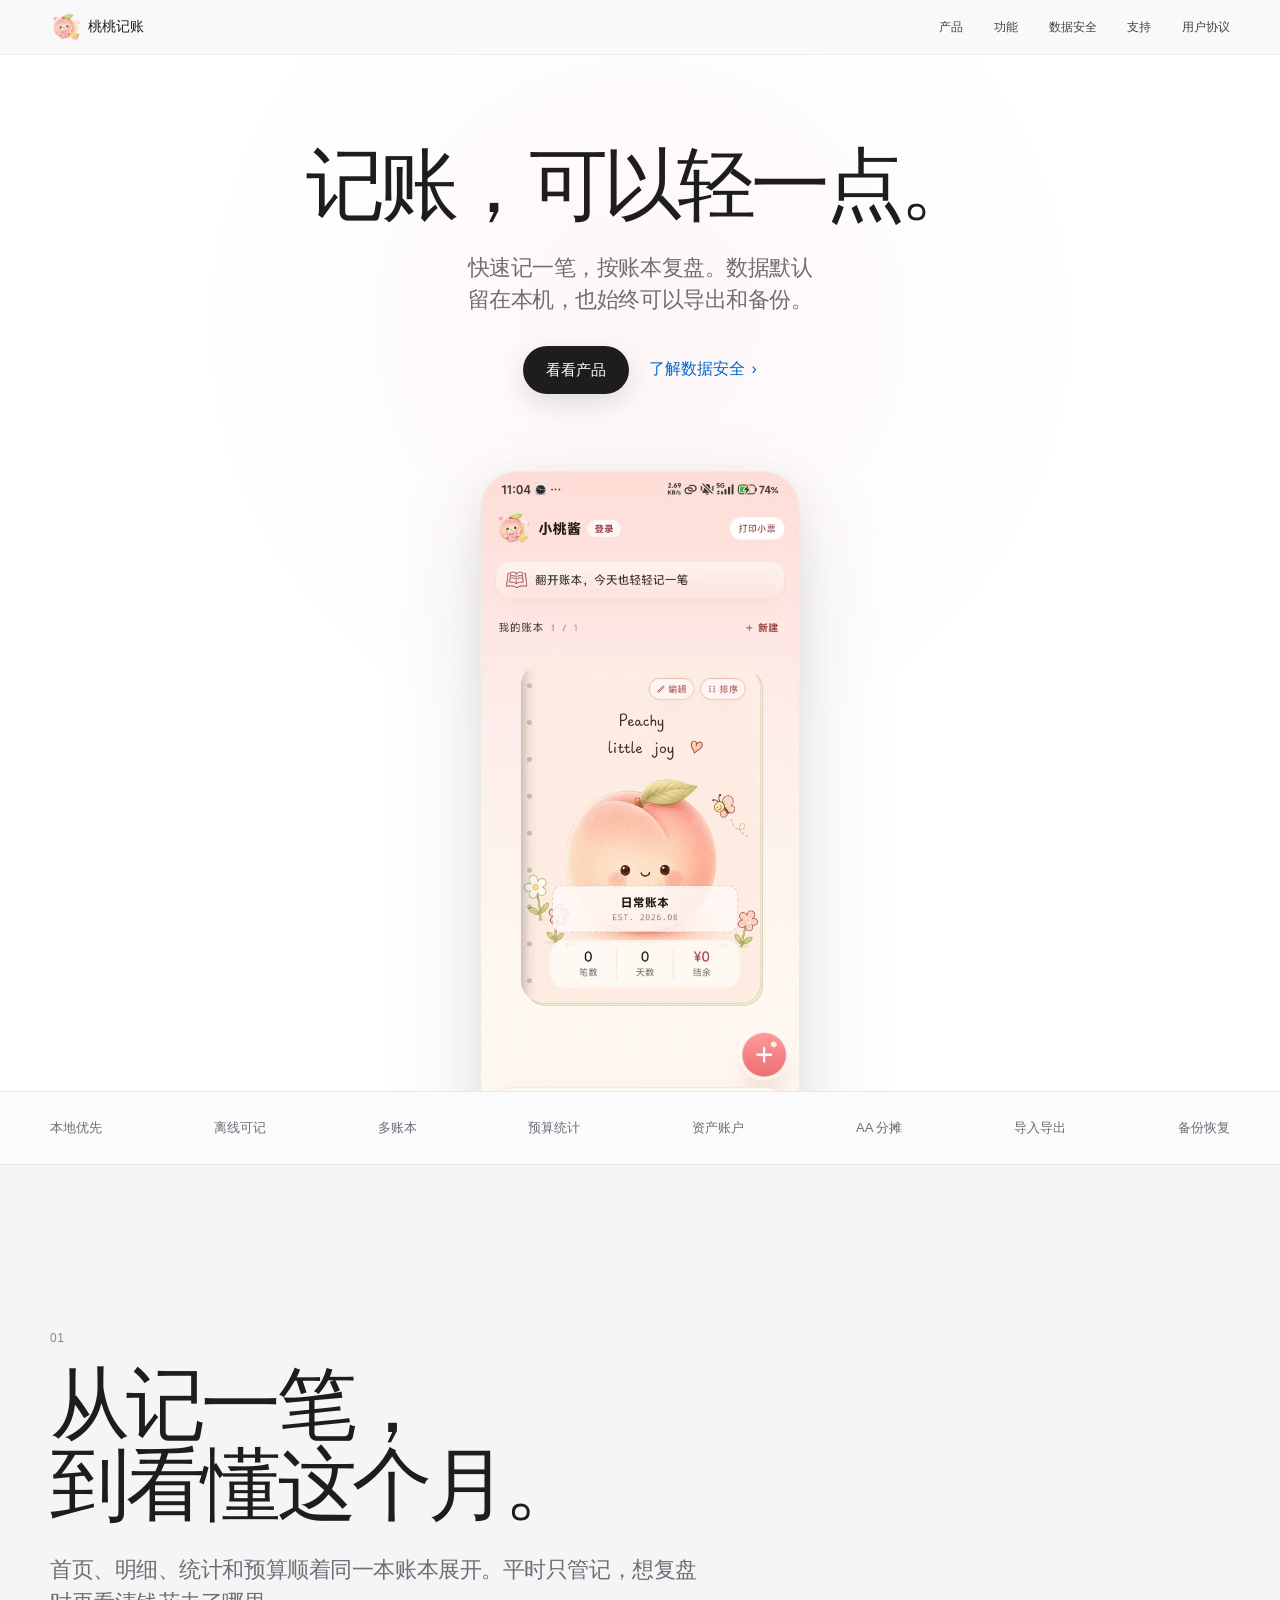
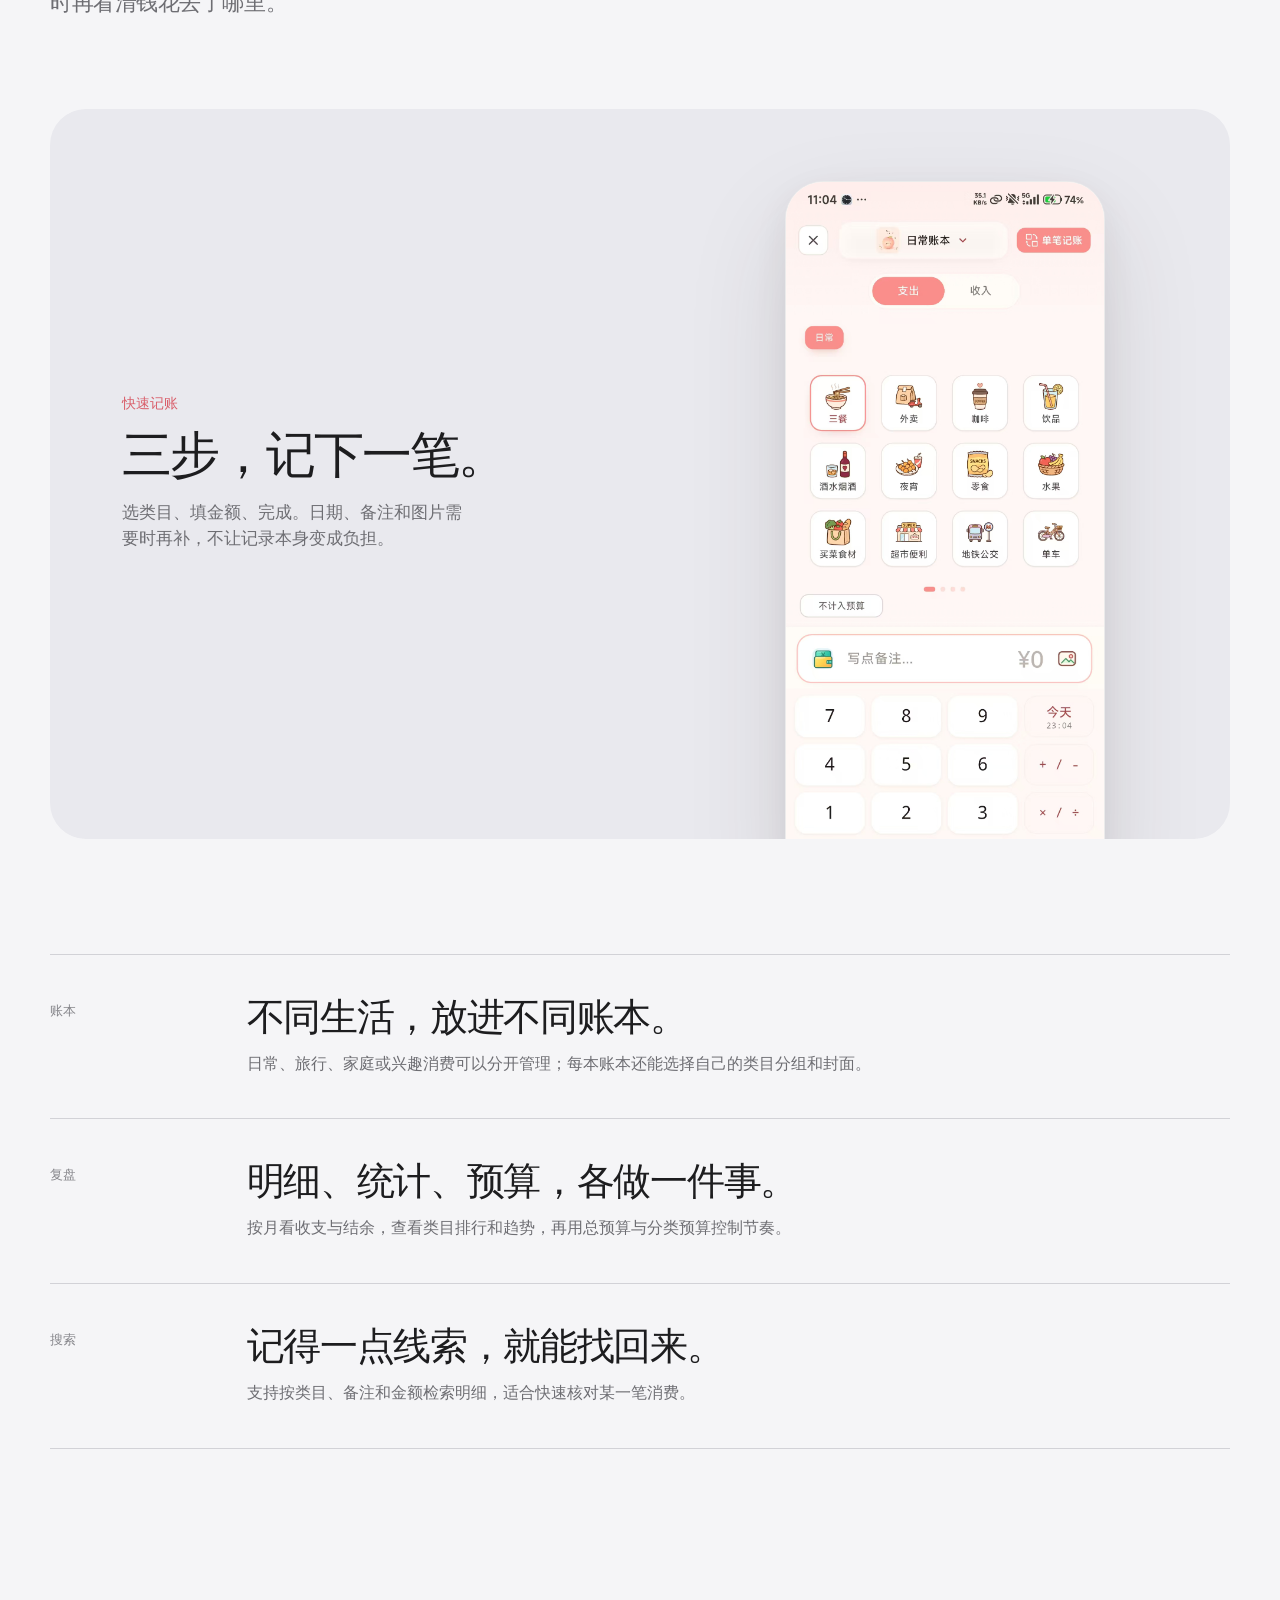
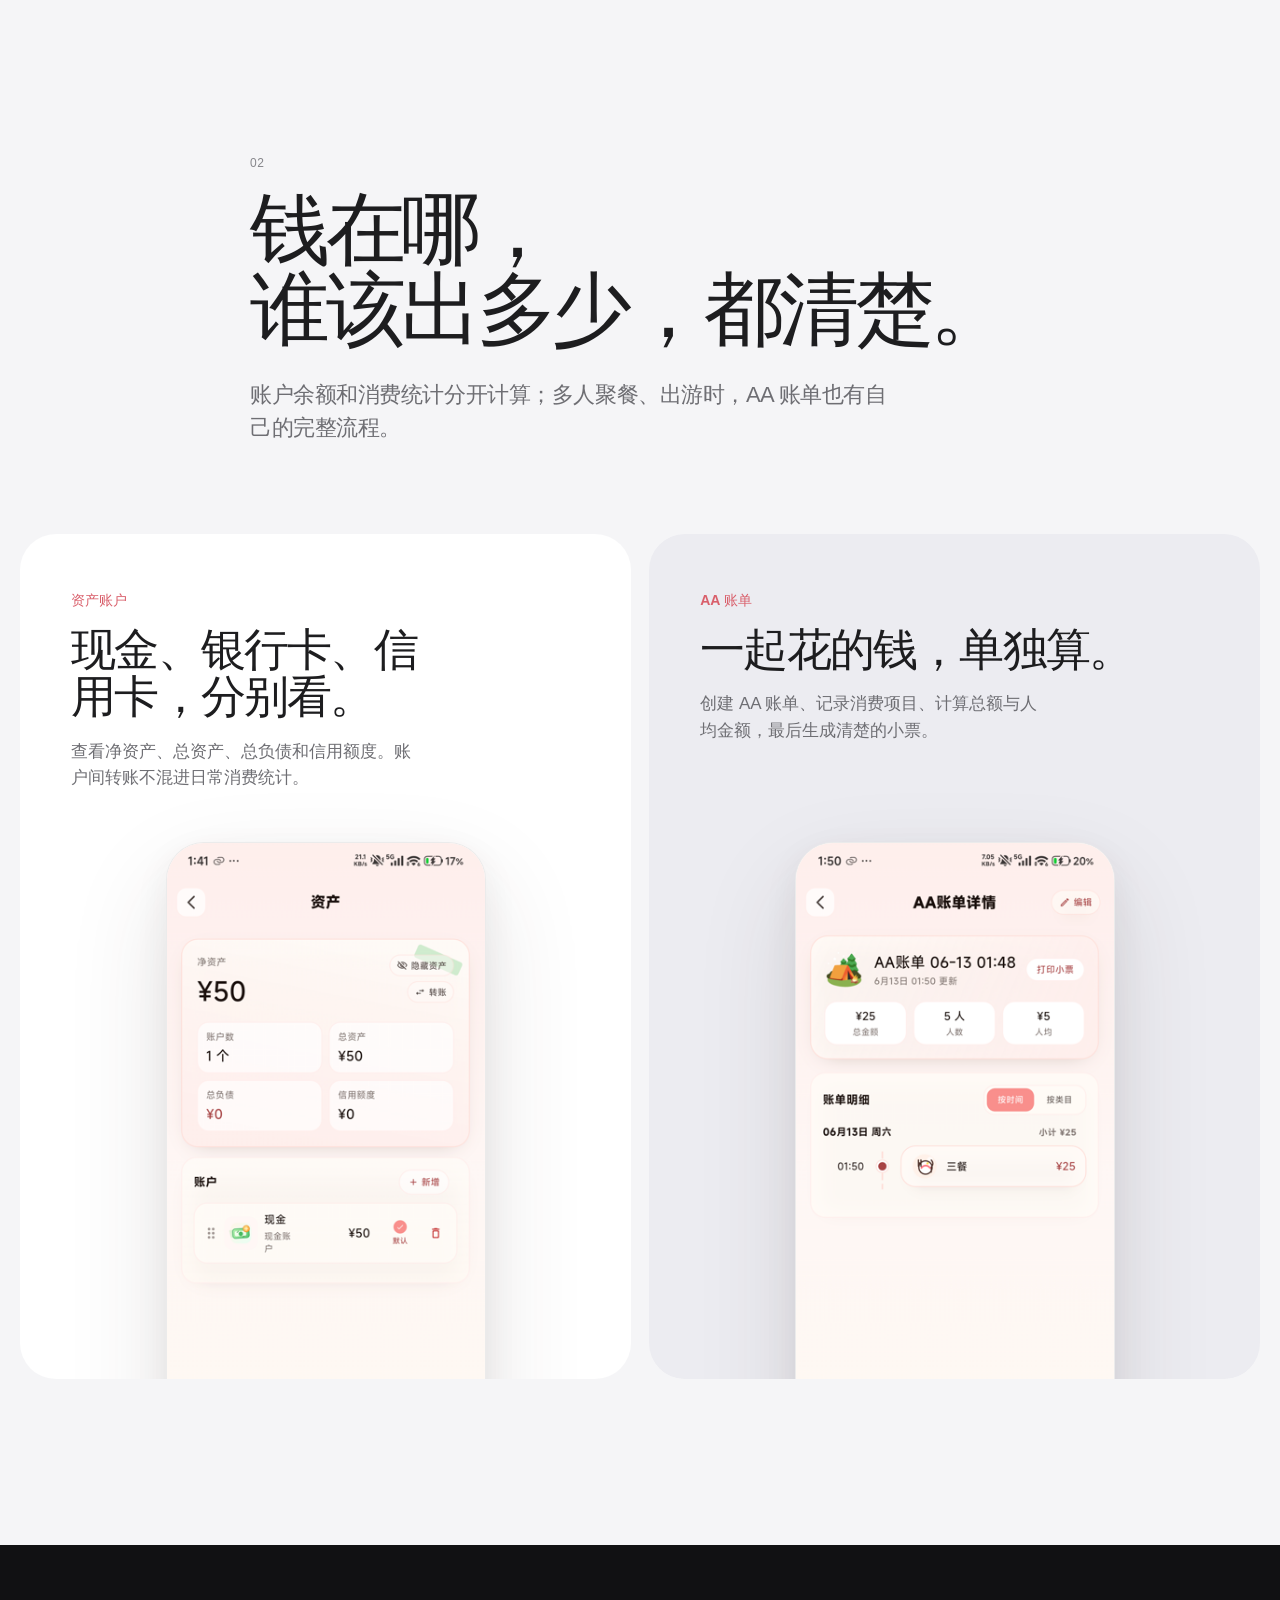
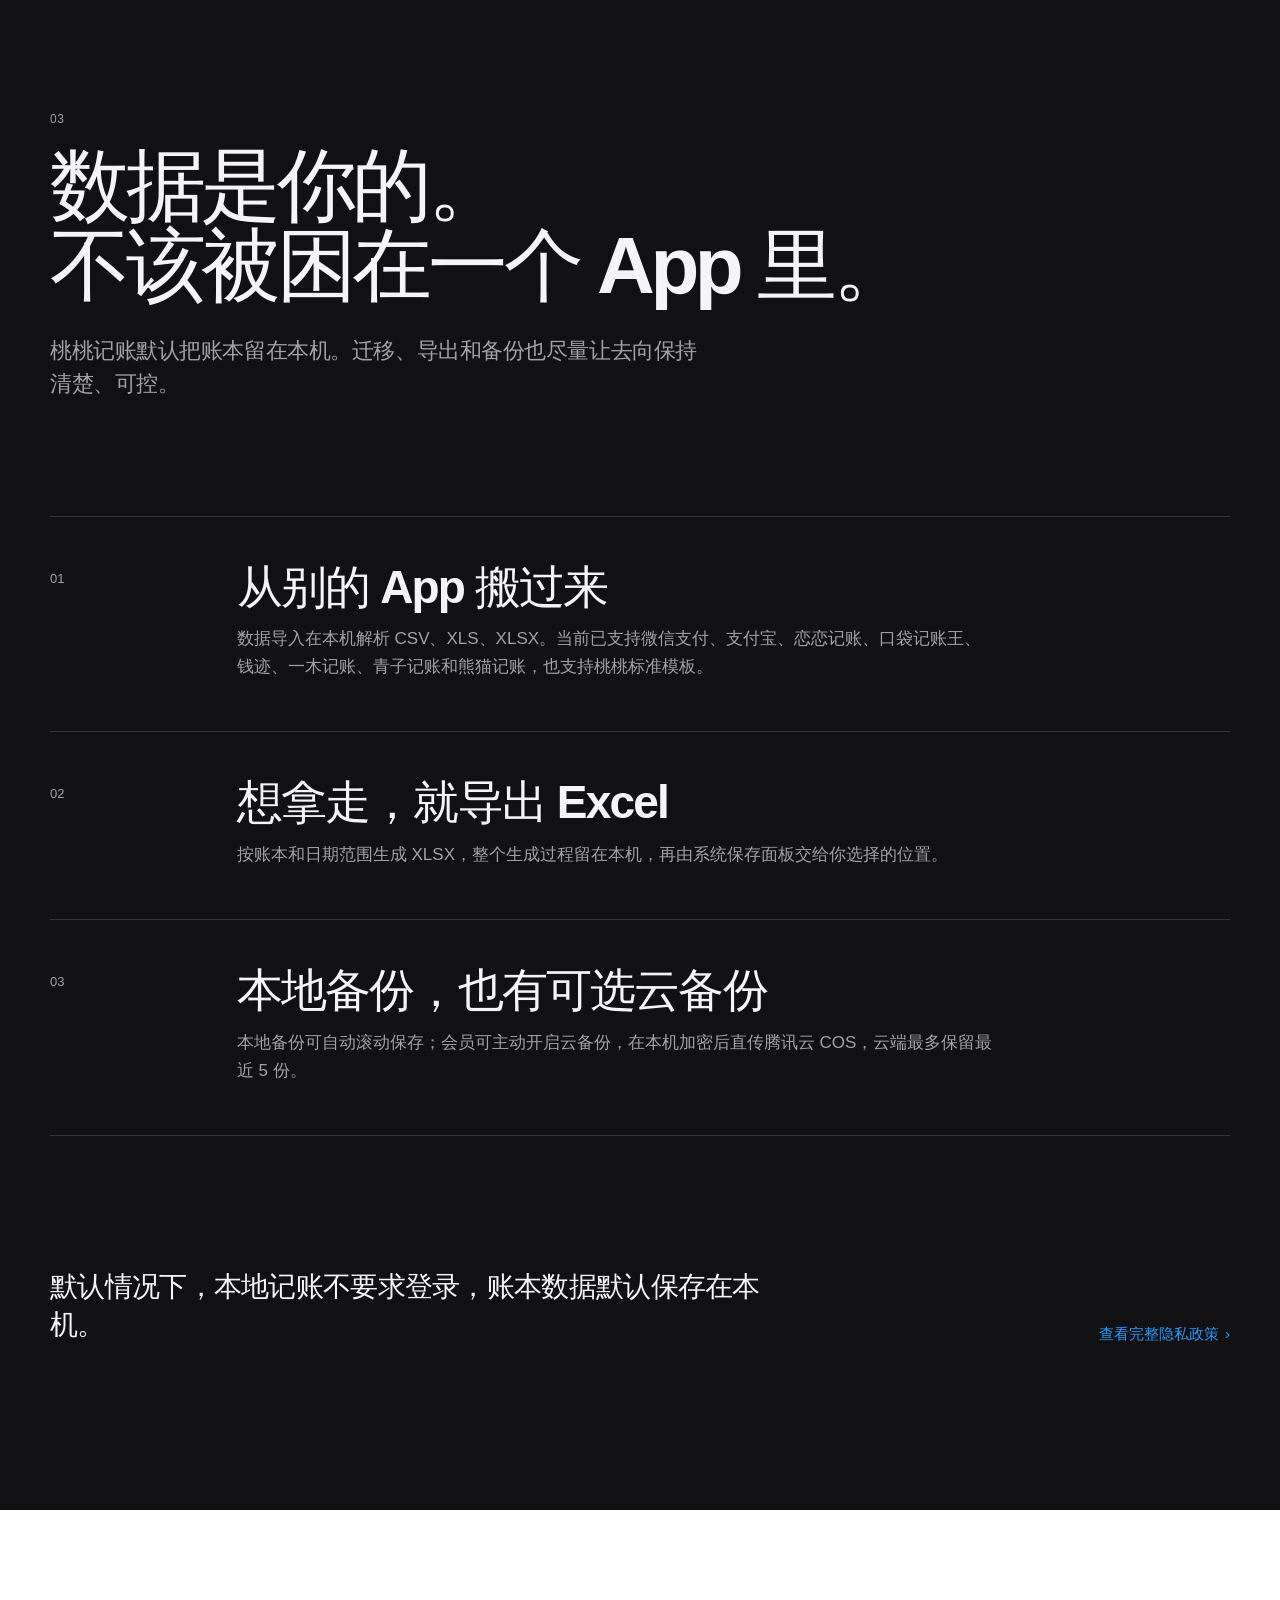
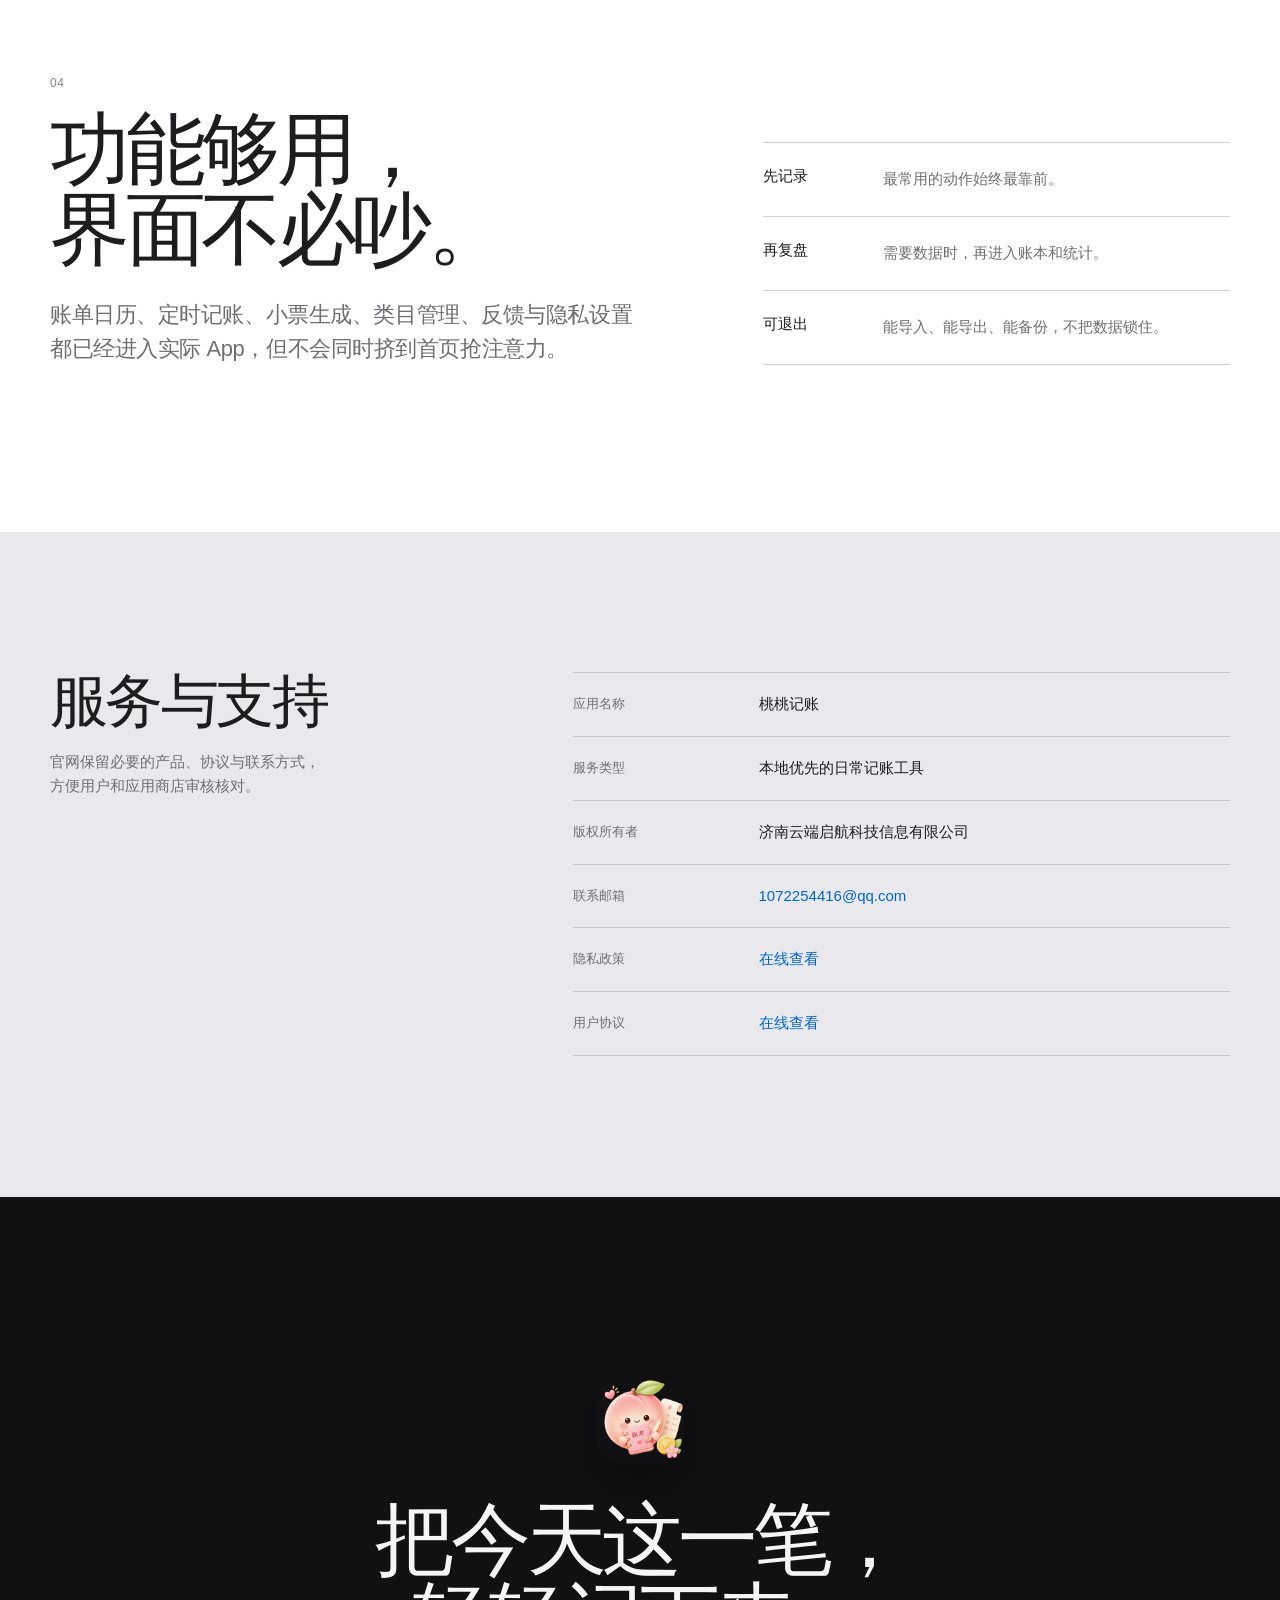
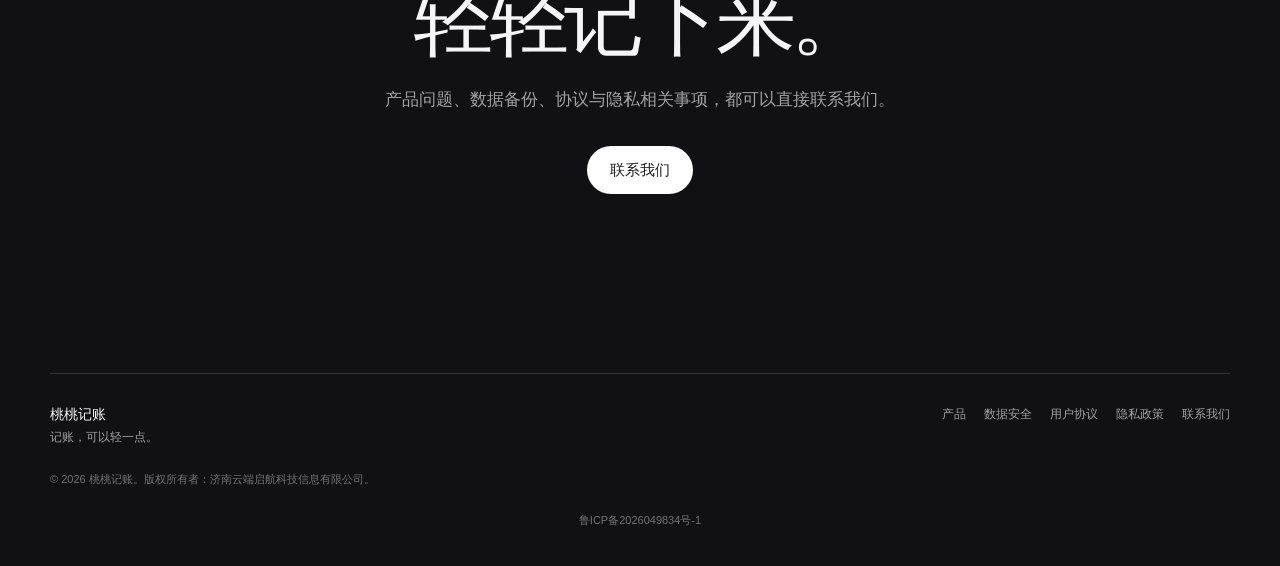
==== commit e00cd6a7: "chore: 发布桃桃记账官网更新（悬挂ICP备案号） - index/terms 页脚居中悬挂鲁ICP备2026049834号-1，链接 beian.miit.gov.cn - site.css 新" ====
--- a/index.html
+++ b/index.html
@@ -12,7 +12,7 @@
     <meta property="og:image" content="assets/images/taotao-logo.png">
     <link rel="icon" href="assets/images/launch-mark.png">
     <link rel="apple-touch-icon" href="assets/images/launch-mark.png">
-    <link rel="stylesheet" href="assets/site.css?v=20260817">
+    <link rel="stylesheet" href="assets/site.css?v=20260831">
     <script>document.documentElement.classList.add("js")</script>
     <script src="assets/site.js?v=20260817" defer></script>
   </head>
@@ -255,6 +255,9 @@
           <a href="mailto:1072254416@qq.com">联系我们</a>
         </div>
         <p>© 2026 桃桃记账。版权所有者：济南云端启航科技信息有限公司。</p>
+        <p class="footer-icp">
+          <a href="https://beian.miit.gov.cn/" target="_blank" rel="noopener noreferrer">鲁ICP备2026049834号-1</a>
+        </p>
       </div>
     </footer>
   </body>
--- a/assets/site.css
+++ b/assets/site.css
@@ -803,6 +803,23 @@
   font-size: 11px;
 }
 
+.footer-icp {
+  text-align: center;
+}
+
+.footer-icp a {
+  color: inherit;
+  text-decoration: none;
+}
+
+.site-footer .footer-icp a:hover {
+  color: var(--dark-copy);
+}
+
+.legal-footer .footer-icp a:hover {
+  color: var(--ink);
+}
+
 /* Legal / 404 pages */
 .section-shell {
   width: min(calc(100% - 40px), 940px);
